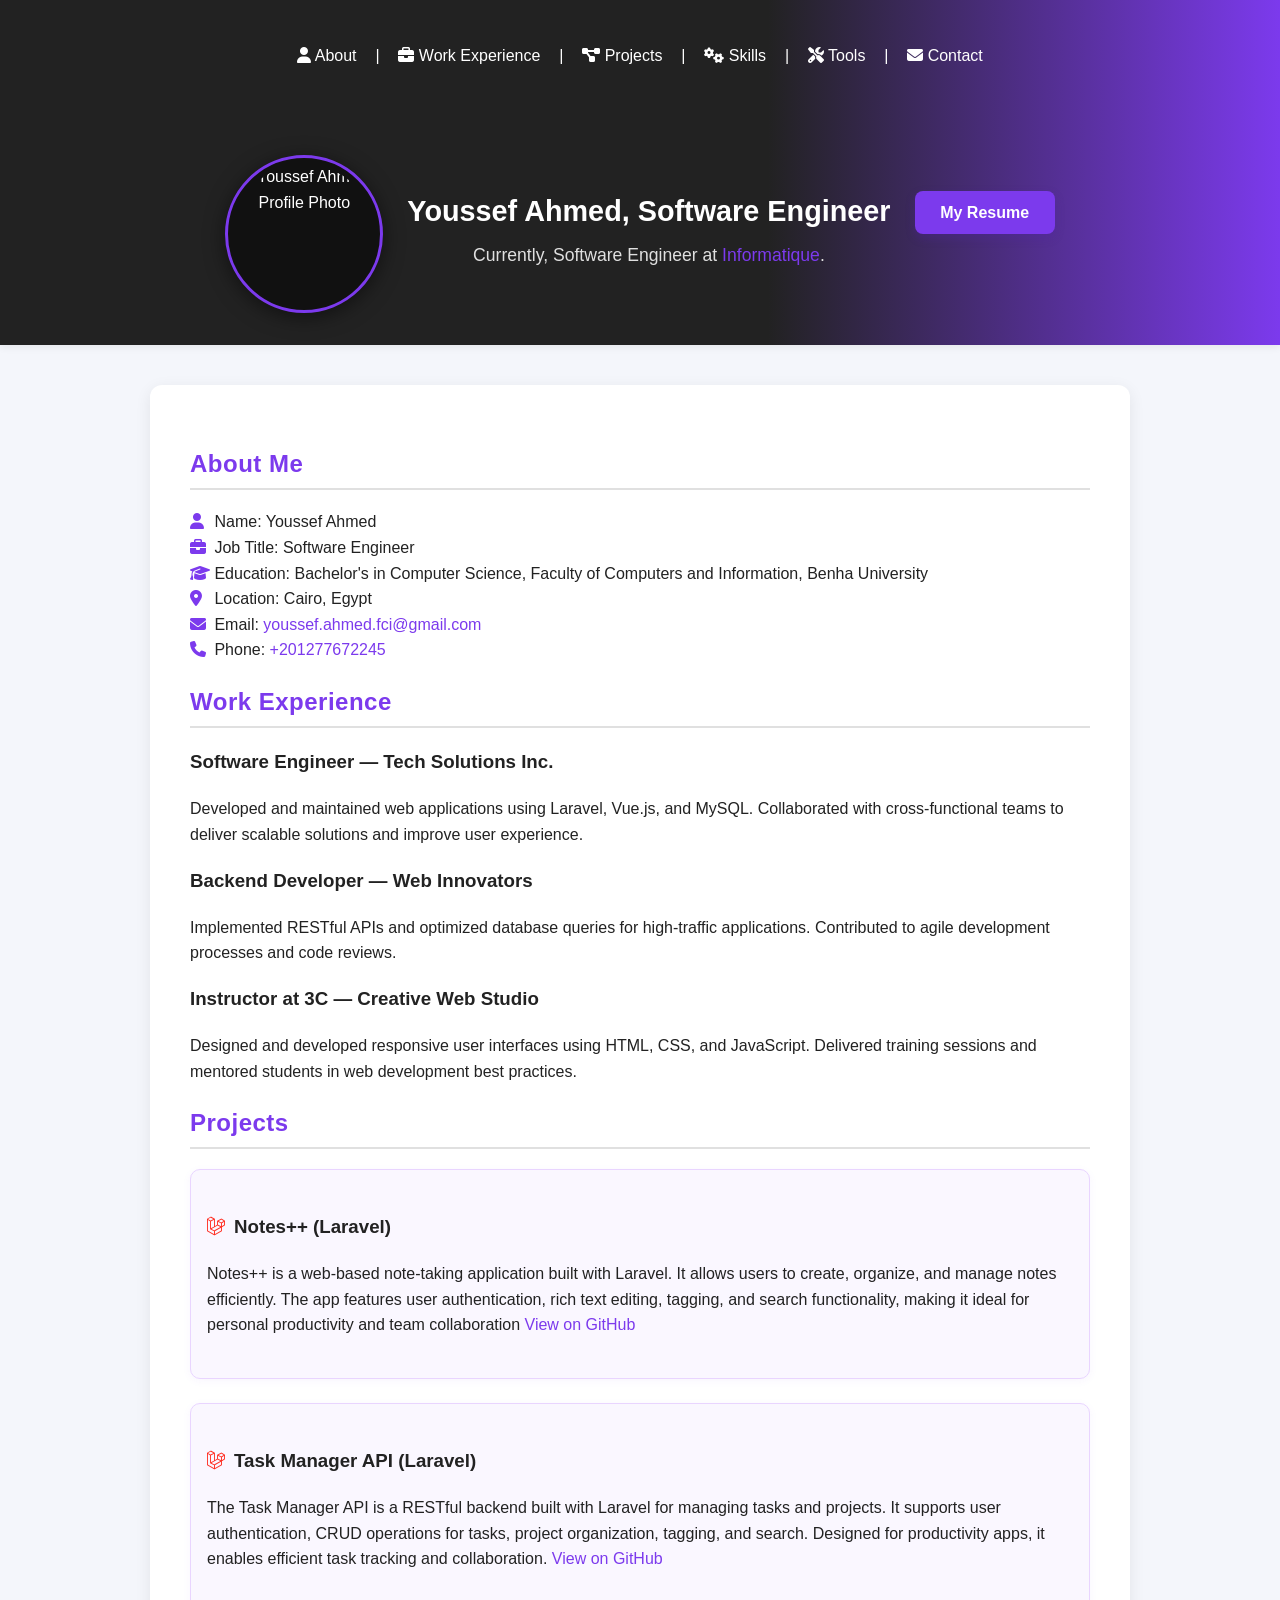
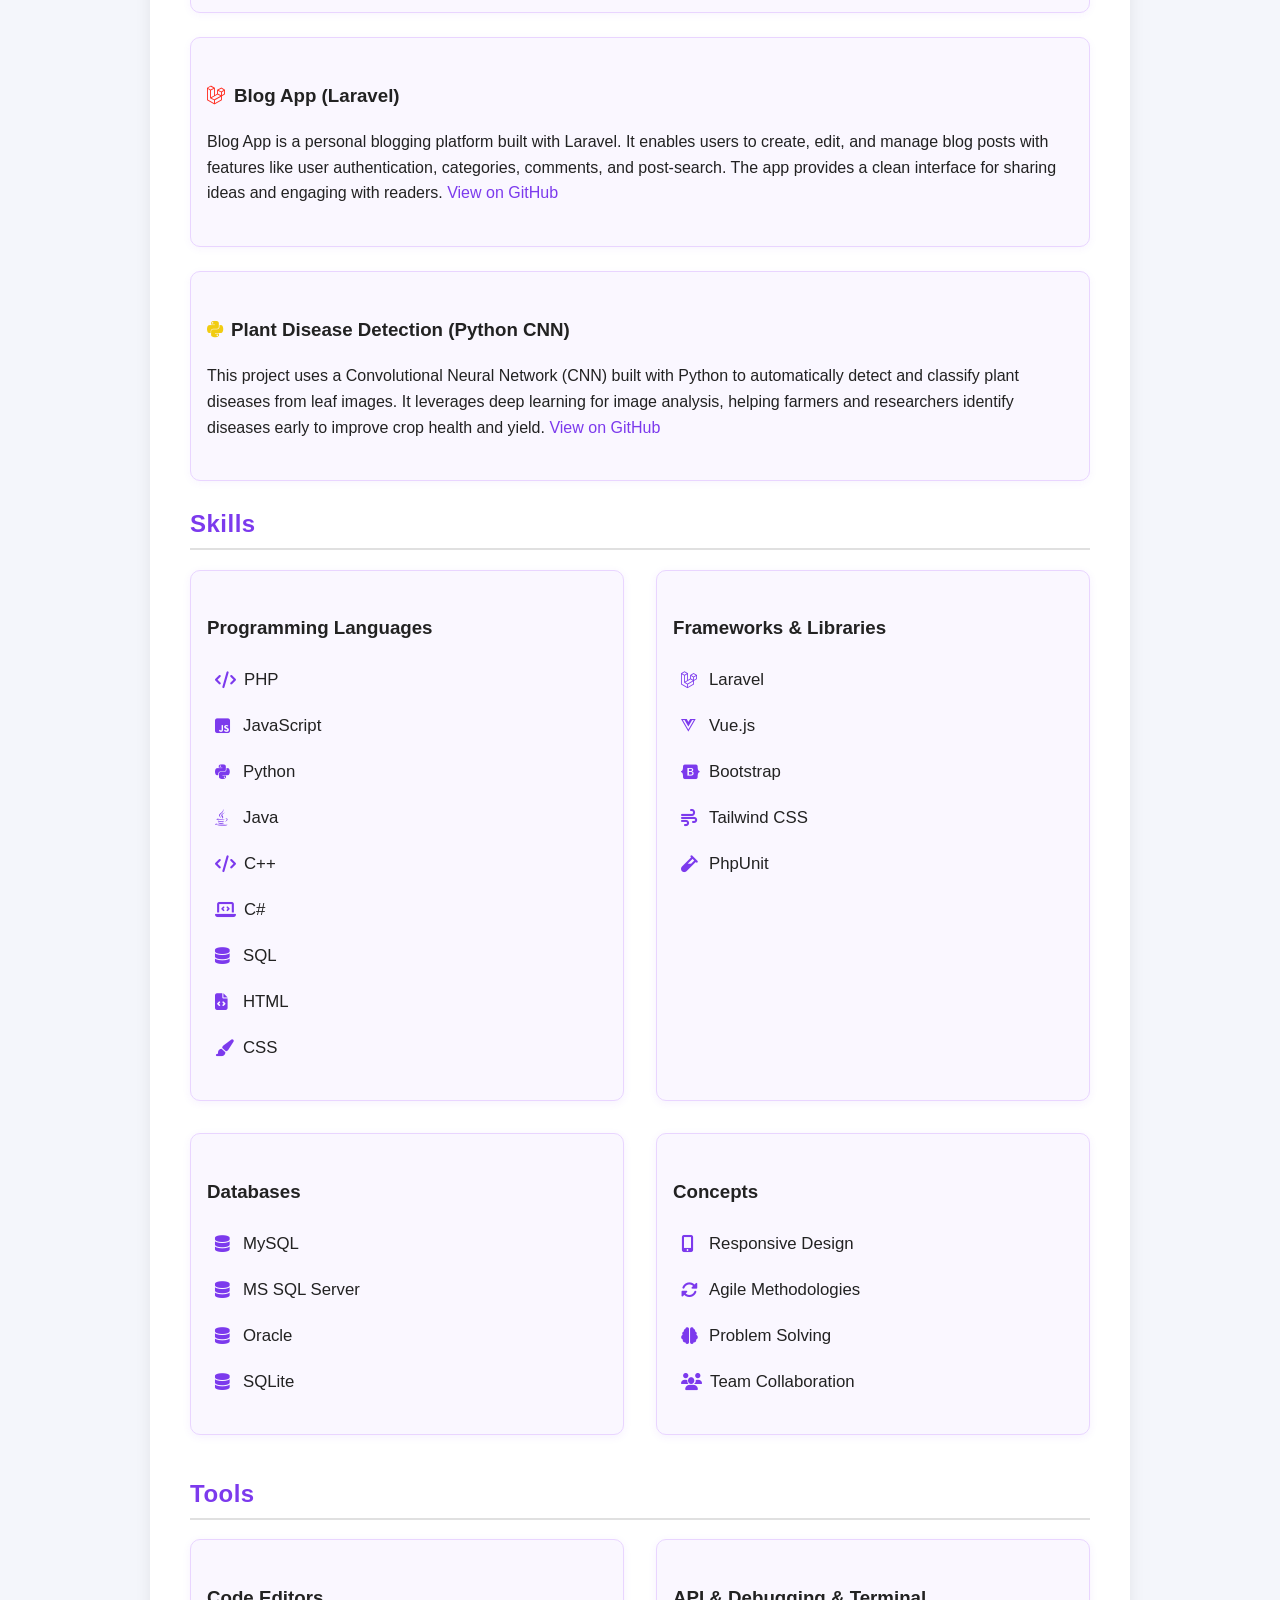
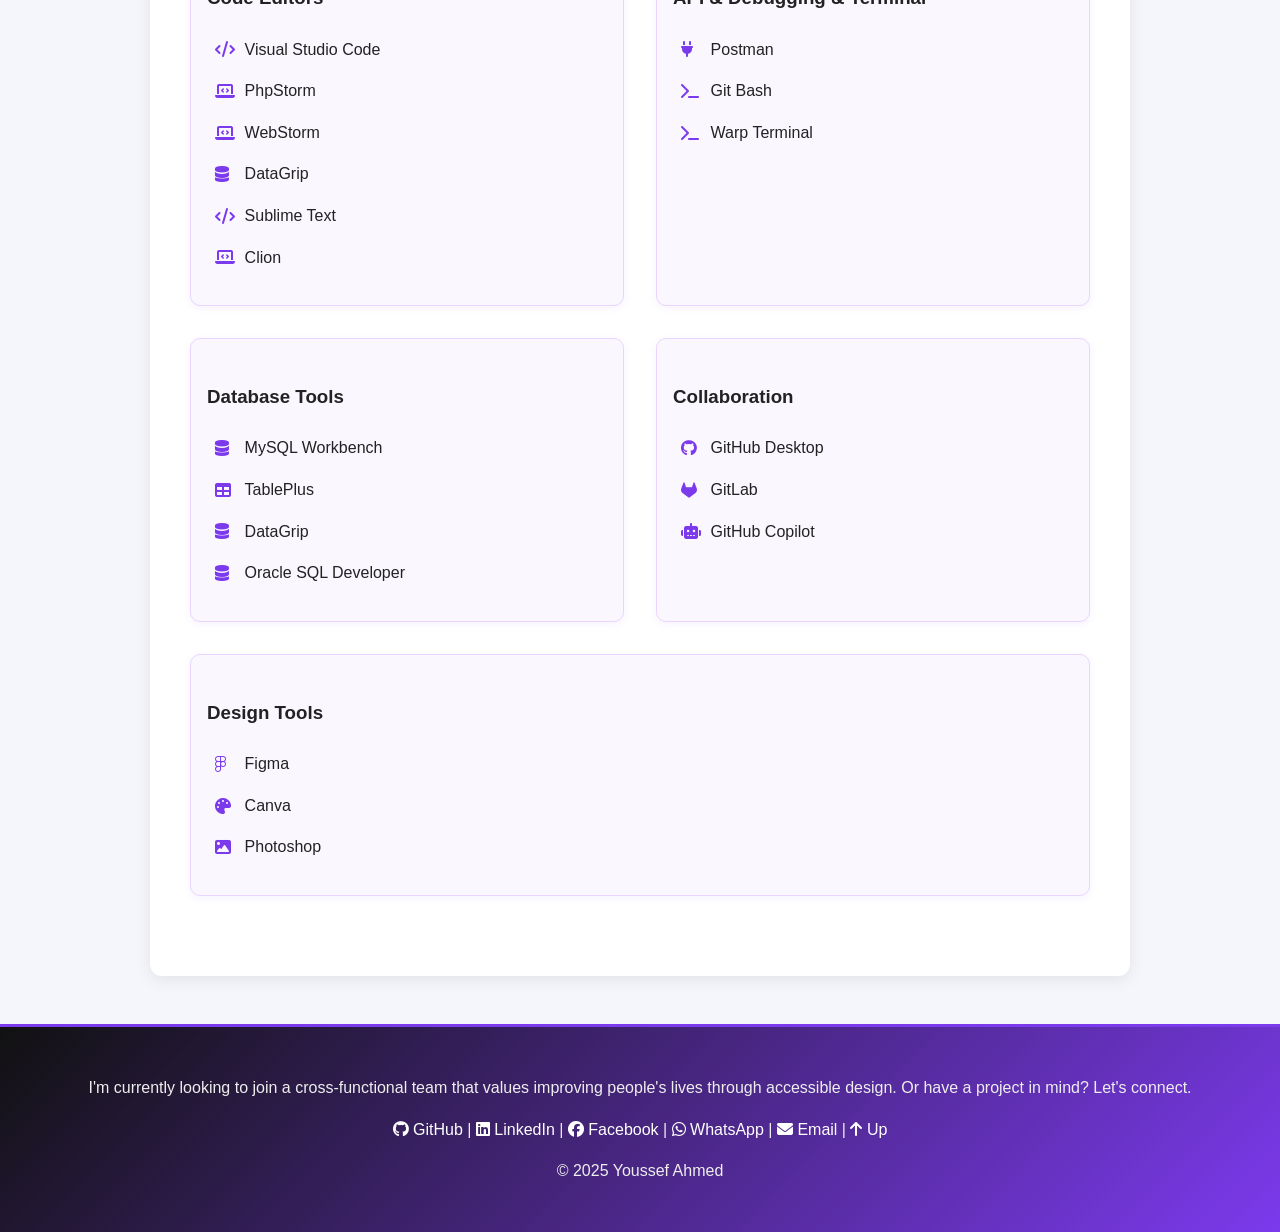
==== index.html @ cf5a7e97 "Add files via upload" ====
<!DOCTYPE html>
<html lang="en">
<head>
    <meta charset="UTF-8">
    <meta name="viewport" content="width=device-width, initial-scale=1.0">
    <title>Youssef Ahmed</title>
    <link rel="icon" type="image/png" href="images/mylaravel.ico">
    <link rel="stylesheet" href="style.css">
    <link rel="stylesheet" href="https://cdnjs.cloudflare.com/ajax/libs/font-awesome/6.4.2/css/all.min.css">
    <link rel="stylesheet" href="https://cdnjs.cloudflare.com/ajax/libs/font-awesome/6.5.0/css/all.min.css"/>
</head>
<body>
<header>
    <nav>
        <a href="#about"><i class="fas fa-user"></i> About</a> |
        <a href="#work-experience"><i class="fas fa-briefcase"></i> Work Experience</a> |
        <a href="#projects"><i class="fas fa-project-diagram"></i> Projects</a> |
        <a href="#skills"><i class="fas fa-cogs"></i> Skills</a> |
        <a href="#tools"><i class="fas fa-tools"></i> Tools</a> |
        <a href="#contact"><i class="fas fa-envelope"></i> Contact</a>
    </nav>

    <div class="profile-header">

        <div class="profile-header">
            <img src="images/youssef_iamge.jpg" alt="Youssef Ahmed Profile Photo">
            <div class="profile-info">
                <h1>Youssef Ahmed, Software Engineer</h1>
                <p>Currently, Software Engineer at
                    <a href="https://www.informatique-eg.com/" target="_blank">Informatique</a>.
                </p>
            </div>
        </div>


        <div class="download-cv">
            <a href="files/youssef_cv.pdf" download class="btn-cv">My Resume</a>
        </div>
    </div>
</header>
<main role="main">
    <section id="about">
        <h2>About Me</h2>
        <ul>
            <li><i class="fas fa-user"></i> Name: Youssef Ahmed</li>
            <li><i class="fas fa-briefcase"></i> Job Title: Software Engineer</li>
            <li><i class="fas fa-graduation-cap"></i> Education: Bachelor's in Computer Science, Faculty of Computers
                and Information, Benha University
            </li>
            <li><i class="fas fa-map-marker-alt"></i> Location: Cairo, Egypt</li>
            <li><i class="fas fa-envelope"></i> Email: <a href="mailto:youssef.ahmed.fci@gmail.com">youssef.ahmed.fci@gmail.com</a>
            </li>
            <li><i class="fas fa-phone"></i> Phone: <a href="tel:+201277672245">+201277672245</a></li>
        </ul>
    </section>
    <section id="work-experience">
        <h2>Work Experience</h2>
        <h3>Software Engineer &mdash; Tech Solutions Inc.</h3>
        <p>Developed and maintained web applications using Laravel, Vue.js, and MySQL. Collaborated with
            cross-functional teams to deliver scalable solutions and improve user experience.</p>
        <h3>Backend Developer &mdash; Web Innovators</h3>
        <p>Implemented RESTful APIs and optimized database queries for high-traffic applications. Contributed to agile
            development processes and code reviews.</p>
        <h3>Instructor at 3C &mdash; Creative Web Studio</h3>
        <p>Designed and developed responsive user interfaces using HTML, CSS, and JavaScript. Delivered training
            sessions and mentored students in web development best practices.</p>
    </section>
    <section id="projects">
        <h2>Projects</h2>
        <div class="project-card">
            <h3><i class="fab fa-laravel" style="color:#ff2d20; margin-right:0.5rem;"></i>Notes++ (Laravel)</h3>
            <p>Notes++ is a web-based note-taking application built with Laravel. It allows users to create, organize,
                and manage notes efficiently. The app features user authentication, rich text editing, tagging, and
                search functionality, making it ideal for personal productivity and team collaboration
                <a href="https://github.com/youssef-ahmed-cs/Notes-App-Laravel" target="_blank">View on GitHub</a>
            </p>
        </div>

        <div class="project-card">
            <h3><i class="fab fa-laravel" style="color:#ff2d20; margin-right:0.5rem;"></i>Task Manager API (Laravel)
            </h3>
            <p>The Task Manager API is a RESTful backend built with Laravel for managing tasks and projects.
                It supports user authentication, CRUD operations for tasks, project organization, tagging, and search.
                Designed for productivity apps, it enables efficient task tracking and collaboration.
                <a href="hhttps://github.com/youssef-ahmed-cs/Task-Manager-Laravel" target="_blank">View on GitHub</a>
            </p>
        </div>

        <div class="project-card">
            <h3><i class="fab fa-laravel" style="color:#ff2d20; margin-right:0.5rem;"></i>Blog App (Laravel)</h3>
            <p>Blog App is a personal blogging platform built with Laravel. It enables users to create, edit, and manage
                blog posts with features like user authentication, categories, comments,
                and post-search. The app provides a clean interface for sharing ideas and engaging with readers.
                <a href="https://github.com/youssef-ahmed-cs/Blogs-app-using-laravel" target="_blank">View on GitHub</a>
            </p>
        </div>

        <div class="project-card">
            <h3><i class="fab fa-python" style="color:#f1cc11; margin-right:0.5rem;"></i>Plant Disease Detection (Python
                CNN)</h3>
            <p>This project uses a Convolutional Neural Network (CNN) built with Python to automatically detect and
                classify plant diseases from leaf images. It leverages deep learning for image analysis, helping farmers
                and researchers identify diseases early to improve crop health and yield. <a
                        href="https://github.com/youssef-ahmed-cs/plant_disease_detection-main" target="_blank">View
                    on GitHub</a></p>
        </div>
    </section>

    <section id="skills">
        <h2>Skills</h2>
        <div class="flex-sections">
            <section>
                <h3>Programming Languages</h3>
                <ul>
                    <li><i class="fas fa-code"></i> PHP</li>
                    <li><i class="fab fa-js-square"></i> JavaScript</li>
                    <li><i class="fab fa-python"></i> Python</li>
                    <li><i class="fab fa-java"></i> Java</li>
                    <li><i class="fas fa-code"></i> C++</li>
                    <li><i class="fas fa-laptop-code"></i> C#</li>
                    <li><i class="fas fa-database"></i> SQL</li>
                    <li><i class="fas fa-file-code"></i> HTML</li>
                    <li><i class="fas fa-paint-brush"></i> CSS</li>
                </ul>
            </section>
            <section>
                <h3>Frameworks & Libraries</h3>
                <ul>
                    <li><i class="fab fa-laravel"></i> Laravel</li>
                    <li><i class="fab fa-vuejs"></i> Vue.js</li>
                    <li><i class="fab fa-bootstrap"></i> Bootstrap</li>
                    <li><i class="fas fa-wind"></i> Tailwind CSS</li>
                    <li><i class="fas fa-vial"></i> PhpUnit</li>
                </ul>
            </section>
            <section>
                <h3>Databases</h3>
                <ul>
                    <li><i class="fas fa-database"></i> MySQL</li>
                    <li><i class="fas fa-database"></i> MS SQL Server</li>
                    <li><i class="fas fa-database"></i> Oracle</li>
                    <li><i class="fas fa-database"></i> SQLite</li>
                </ul>
            </section>

            <section>
                <h3>Concepts</h3>
                <ul>
                    <li><i class="fas fa-mobile-alt"></i> Responsive Design</li>
                    <li><i class="fas fa-sync-alt"></i> Agile Methodologies</li>
                    <li><i class="fas fa-brain"></i> Problem Solving</li>
                    <li><i class="fas fa-users"></i> Team Collaboration</li>
                </ul>
            </section>
        </div>
    </section>


    <section id="tools">
        <h2>Tools</h2>
        <div class="flex-sections">

            <section>
                <h3>Code Editors</h3>
                <ul>
                    <li><i class="fas fa-code"></i> Visual Studio Code</li>
                    <li><i class="fas fa-laptop-code"></i> PhpStorm</li>
                    <li><i class="fas fa-laptop-code"></i> WebStorm</li>
                    <li><i class="fas fa-database"></i> DataGrip</li>
                    <li><i class="fas fa-code"></i> Sublime Text</li>
                    <li><i class="fas fa-laptop-code"></i> Clion</li>
                </ul>
            </section>

            <section>
                <h3>API & Debugging & Terminal</h3>
                <ul>
                    <li><i class="fas fa-plug"></i> Postman</li>
                    <li><i class="fas fa-terminal"></i> Git Bash</li>
                    <li><i class="fas fa-terminal"></i> Warp Terminal</li>
                </ul>
            </section>

            <section>
                <h3>Database Tools</h3>
                <ul>
                    <li><i class="fas fa-database"></i> MySQL Workbench</li>
                    <li><i class="fas fa-table"></i> TablePlus</li>
                    <li><i class="fas fa-database"></i> DataGrip</li>
                    <li><i class="fas fa-database"></i> Oracle SQL Developer</li>
                </ul>
            </section>

            <section>
                <h3>Collaboration</h3>
                <ul>
                    <li><i class="fab fa-github"></i> GitHub Desktop</li>
                    <li><i class="fab fa-gitlab"></i> GitLab</li>
                    <li><i class="fas fa-robot"></i> GitHub Copilot</li>
                </ul>
            </section>

            <section>
                <h3>Design Tools</h3>
                <ul>
                    <li><i class="fab fa-figma"></i> Figma</li>
                    <li><i class="fas fa-palette"></i> Canva</li>
                    <li><i class="fas fa-image"></i> Photoshop</li>
                </ul>
            </section>

        </div>
    </section>


</main>
<footer id="contact">
    <p>I'm currently looking to join a cross-functional team that values improving people's lives through accessible
        design. Or have a project in mind? Let's connect.</p>
    <a href="https://github.com/youssef-ahmed-cs" target="_blank"><i class="fab fa-github"></i> GitHub</a> |
    <a href="https://linkedin.com/in/youssef-ahmed-cs" target="_blank"><i class="fab fa-linkedin"></i> LinkedIn</a>
    |
    <a href="https://www.facebook.com/share/19bHq7h9Zb/" target="_blank"><i class="fab fa-facebook"></i>
        Facebook</a> |
    <a href="https://wa.me/+201277672245" target="_blank"><i class="fab fa-whatsapp"></i> WhatsApp</a> |
    <a href="mailto:youssef.ahmed.fci@outlook.com" target="_blank"><i class="fas fa-envelope"></i> Email</a> |
    <a href="#about"><i class="fas fa-arrow-up"></i> Up </a>
    <p>&copy; 2025 Youssef Ahmed</p>
</footer>
</body>
</html>
---- style.css ----
.profile-header img:hover {
    transform: scale(1.05);
    box-shadow: 0 6px 20px rgba(124, 58, 237, 0.3);
}

.profile-header {
    display: flex;
    align-items: center;
    justify-content: center;
    gap: 1.5rem;
    flex-wrap: wrap;
    margin-top: 2rem;
}

.profile-header img {
    width: 140px;
    height: 140px;
    border-radius: 50%;
    object-fit: cover;
    background-color: #111;
    padding: 6px;
    border: 3px solid #7c3aed;
    box-shadow: 0 4px 20px rgba(0, 0, 0, 0.5);
}

.tools-grid {
    display: grid;
    grid-template-columns: repeat(auto-fit, minmax(230px, 1fr));
    gap: 2rem;
    margin-top: 1.5rem;
}

#tools ul li {
    margin: 0.4rem 0;
    display: flex;
    align-items: center;
    gap: 0.6rem;
    font-size: 1rem;
}

#tools h3 i {
    margin-right: 0.4rem;
    color: #7c3aed;
}

.profile-info h1 {
    font-size: 1.8rem;
    margin: 0 0 0.4rem 0;
}

.profile-info p {
    margin: 0;
    font-size: 1.1rem;
    color: #e0e0e0;
}

.download-cv {
    text-align: center;
    margin: 2rem 0;
}


.btn-cv {
    background: #7c3aed;
    color: #fff;
    padding: 0.8rem 1.6rem;
    border-radius: 8px;
    text-decoration: none;
    font-weight: bold;
    box-shadow: 0 4px 10px rgba(81, 33, 168, 0.3);
    transition: background 0.3s ease;
}

body {
    font-family: 'Segoe UI', Arial, sans-serif;
    background: #f4f6fb;
    color: #222;
    margin: 0;
    padding: 0;
    line-height: 1.6;
}

.project-card {
    background: #faf7ff;
    border: 1px solid #e9d5ff;
    border-radius: 10px;
    padding: 1.5rem 1rem;
    margin-bottom: 1.5rem;
    box-shadow: 0 2px 8px rgba(124, 58, 237, 0.05);
    transition: transform 0.3s ease, box-shadow 0.3s ease, background 0.3s ease;
}

.project-card:hover {
    transform: translateY(-6px);
    background: #f3e8ff;
    box-shadow: 0 6px 20px rgba(124, 58, 237, 0.12);
}

.flex-sections {
    display: flex;
    gap: 2rem;
    justify-content: space-between;
    flex-wrap: wrap;
    margin-bottom: 2.5rem;
}

#skills ul {
    list-style: none;
    padding: 0;
    margin: 0;
}
ul {
    list-style: none;
    padding-left: 0;
    margin: 0;
}

#skills li {
    margin-bottom: 0.6rem;
    font-size: 1.05rem;
    display: flex;
    align-items: center;
    gap: 0.5rem;
}

#skills i {
    color: #7c3aed;
    min-width: 20px;
}

.flex-sections > section {
    flex: 1 1 0;
    min-width: 250px;
    background: #faf7ff;
    border: 1px solid #e9d5ff;
    border-radius: 10px;
    padding: 1.5rem 1rem;
    margin: 0;
    box-shadow: 0 2px 8px rgba(124, 58, 237, 0.07);
}

/* Responsive Stack */
@media (max-width: 900px) {
    .flex-sections {
        flex-direction: column;
        gap: 1.5rem;
    }
}

header {
    background: linear-gradient(90deg, #222 60%, #7c3aed 100%);
    color: #fff;
    text-align: center;
    padding: 2.5rem 0 1.5rem 0;
    box-shadow: 0 2px 8px rgba(0, 0, 0, 0.07);
}

header img {
    width: 120px;
    height: 120px;
    border-radius: 50%;
    border: 4px solid #fff;
    margin: 1.2rem 0 0.5rem 0;
    box-shadow: 0 2px 8px rgba(0, 0, 0, 0.10);
}

nav a {
    color: #fff;
    text-decoration: none;
    margin: 0 0.4rem;
    font-weight: 500;
    padding: 0.2rem 0.5rem;
    border-radius: 4px;
    display: inline-block;
    transition: background 0.2s, color 0.2s;
}

nav a:hover,
nav a:focus {
    background: #fff;
    color: #7c3aed;
    outline: none;
}

main {
    max-width: 900px;
    margin: 2.5rem auto;
    padding: 2.5rem;
    background: #fff;
    border-radius: 12px;
    box-shadow: 0 4px 16px rgba(0, 0, 0, 0.08);
}

h2 {
    color: #7c3aed;
    font-size: 1.5rem;
    letter-spacing: 0.5px;
    margin-bottom: 1.2rem;
    padding-bottom: 0.3rem;
    border-bottom: 2px solid #e0e0e0;
}

ul li i {
    color: #7c3aed;
    min-width: 20px;
}


a {
    color: #7c3aed;
    text-decoration: none;
    transition: color 0.2s;
}

a:hover,
a:focus {
    color: #5b21b6;
    text-decoration: underline;
    outline: none;
}

footer {
    background: linear-gradient(135deg, #111 0%, #7c3aed 100%);
    color: #eee;
    text-align: center;
    padding: 2rem 1rem;
    margin-top: 3rem;
    font-size: 1rem;
    border-top: 3px solid #7c3aed;
    line-height: 1.6;
}

footer a {
    color: #fff;
    text-decoration: none;
    transition: 0.3s;
}

footer a:hover {
    color: #7c3aed;
    text-decoration: underline;
}

.flex-sections > section:hover {
    transform: translateY(-6px);
    background: #f3e8ff;
    box-shadow: 0 6px 20px rgba(124, 58, 237, 0.15);
    transition: transform 0.3s ease, box-shadow 0.3s ease, background 0.3s ease;
}
#skills ul li,
#tools ul li {
    transition: all 0.3s ease;
    padding: 0.3rem 0.5rem;
    border-radius: 4px;
}

#skills ul li:hover,
#tools ul li:hover {
    transform: translateX(5px);
    background-color: rgba(124, 58, 237, 0.1);
}

#skills ul li:hover i,
#tools ul li:hover i {
    transform: scale(1.2);
    color: #7c3aed;
}

/* Project card hover with red and purple gradient */
.project-card:hover {
    transform: translateY(-6px);
    background: linear-gradient(135deg, #f3e8ff 0%, #fee2e2 100%);
    box-shadow: 0 6px 20px rgba(124, 58, 237, 0.15);
    border-left: 3px solid #7c3aed;
    border-right: 3px solid #ef4444;
}

/*#skills ul li:hover i,*/
/*#tools ul li:hover i {*/
/*    transform: scale(1.2);*/
/*    color: #7c3aed;*/
/*    transition: transform 0.3s ease, color 0.3s ease;*/
/*}*/

/*#skills ul li,*/
/*#tools ul li {*/
/*    transition: transform 0.2s ease;*/
/*    padding: 0.3rem 0.5rem;*/
/*    border-radius: 4px;*/
/*}*/

/*#skills ul li:hover,*/
/*#tools ul li:hover {*/
/*    transform: translateX(5px);*/
/*    background-color: rgba(124, 58, 237, 0.1);*/
/*}*/

/*!* Updated project card hover with red and purple gradient *!*/
/*.project-card:hover {*/
/*    transform: translateY(-6px);*/
/*    background: linear-gradient(135deg, #f3e8ff 0%, #fee2e2 100%);*/
/*    box-shadow: 0 6px 20px rgba(124, 58, 237, 0.15);*/
/*    border-left: 3px solid #7c3aed;*/
/*    border-right: 3px solid #ef4444;*/
/*}*/
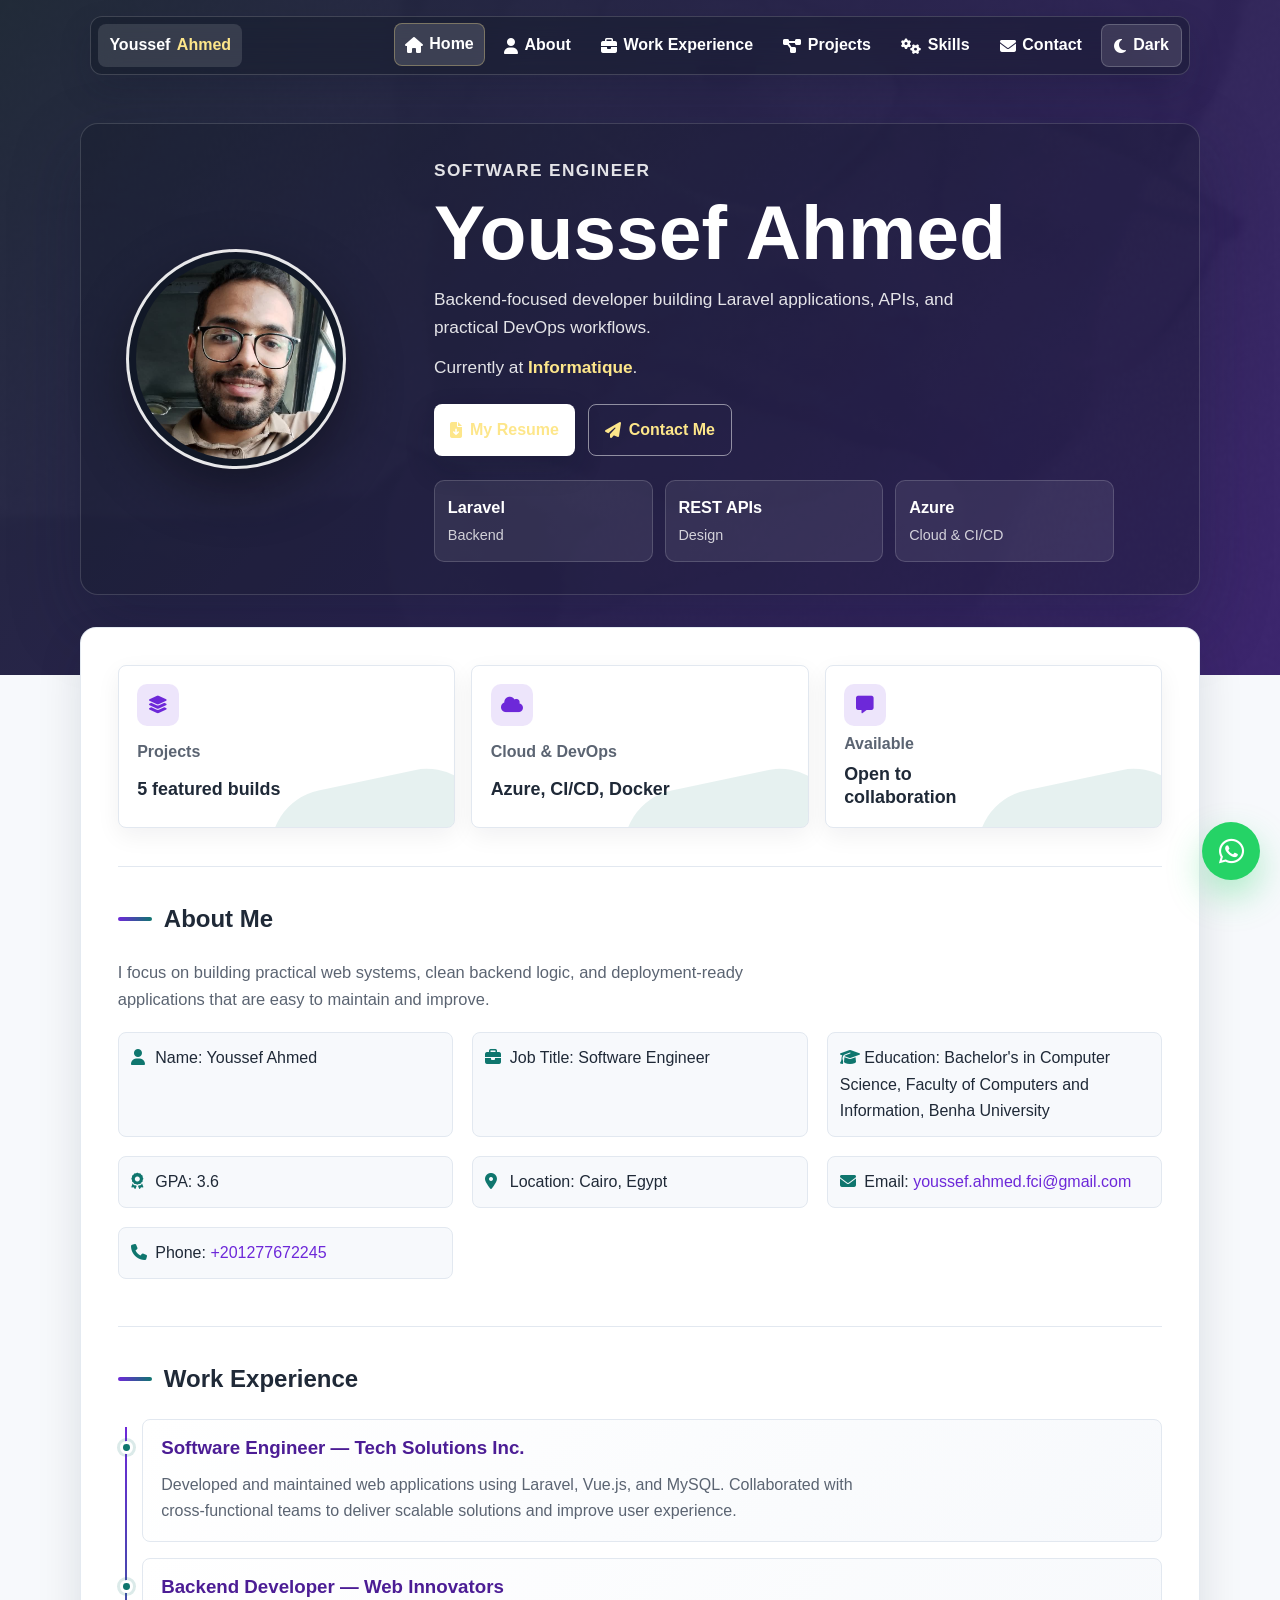
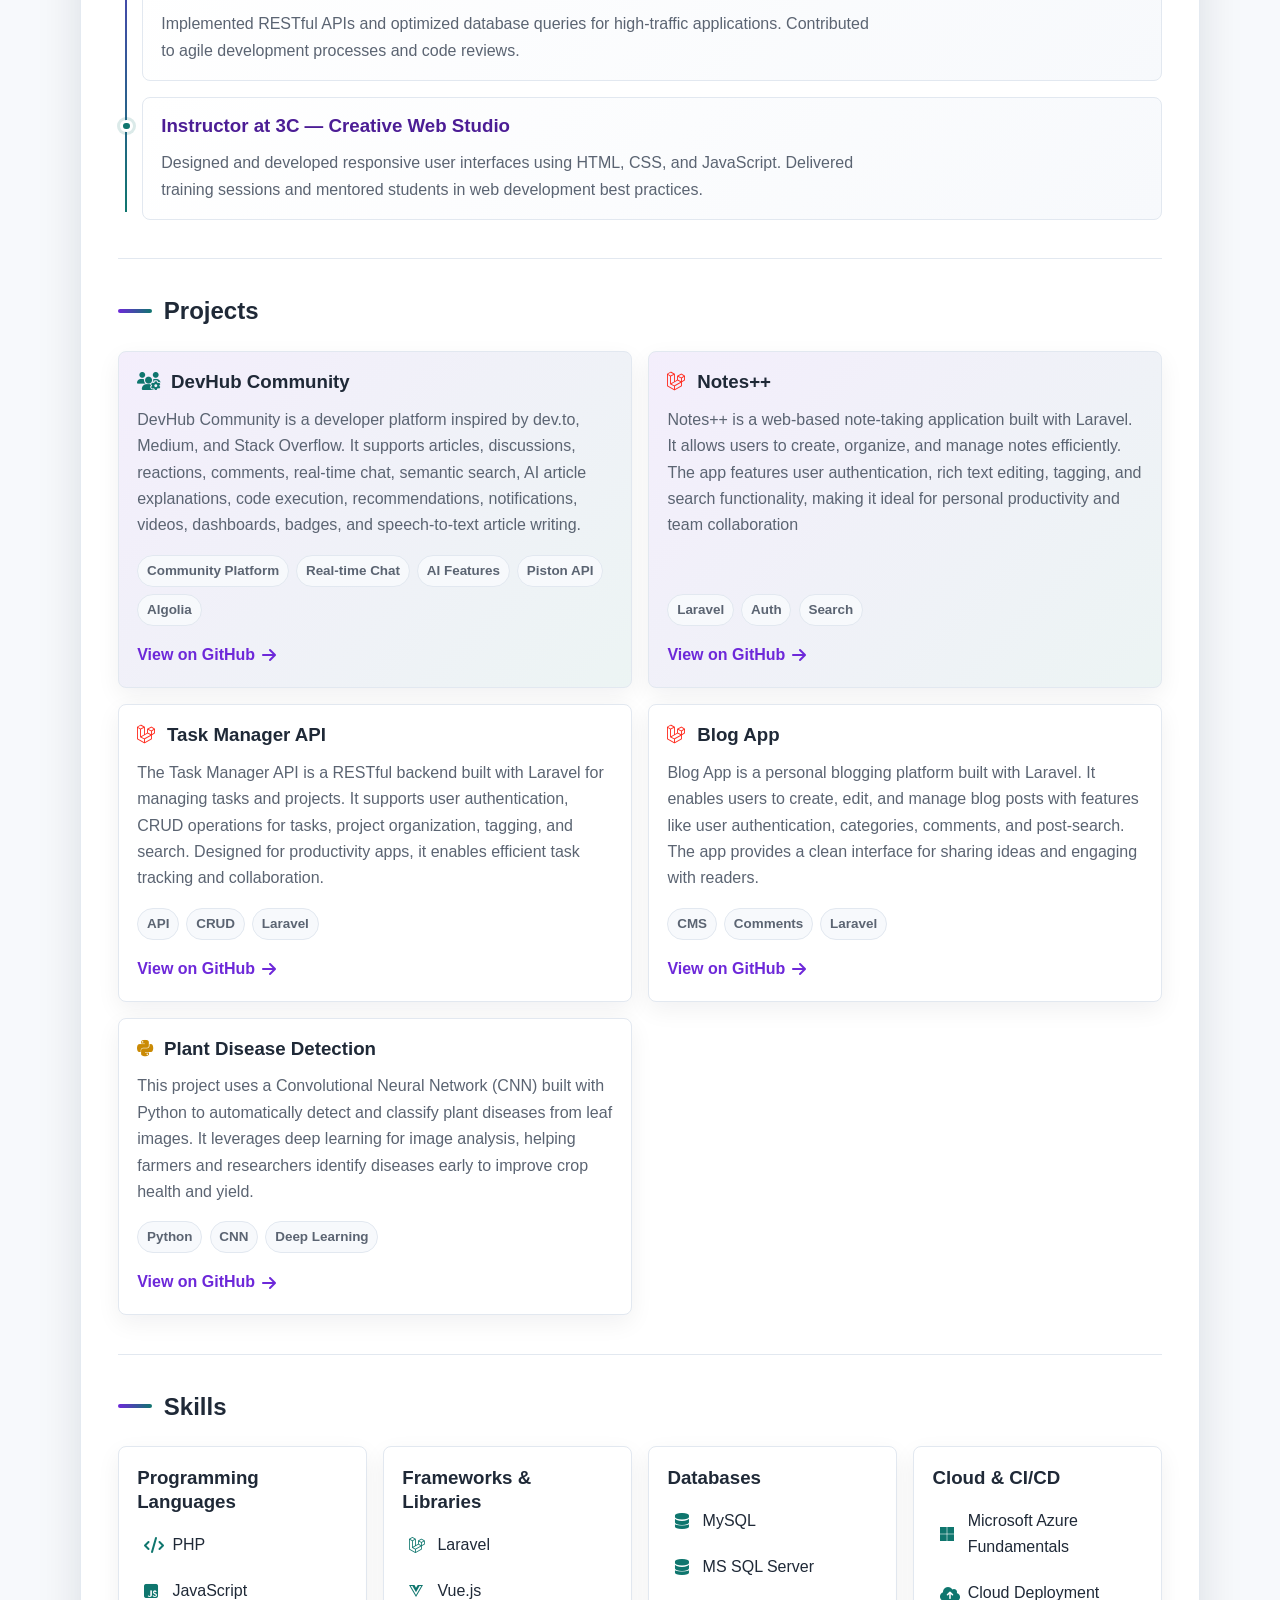
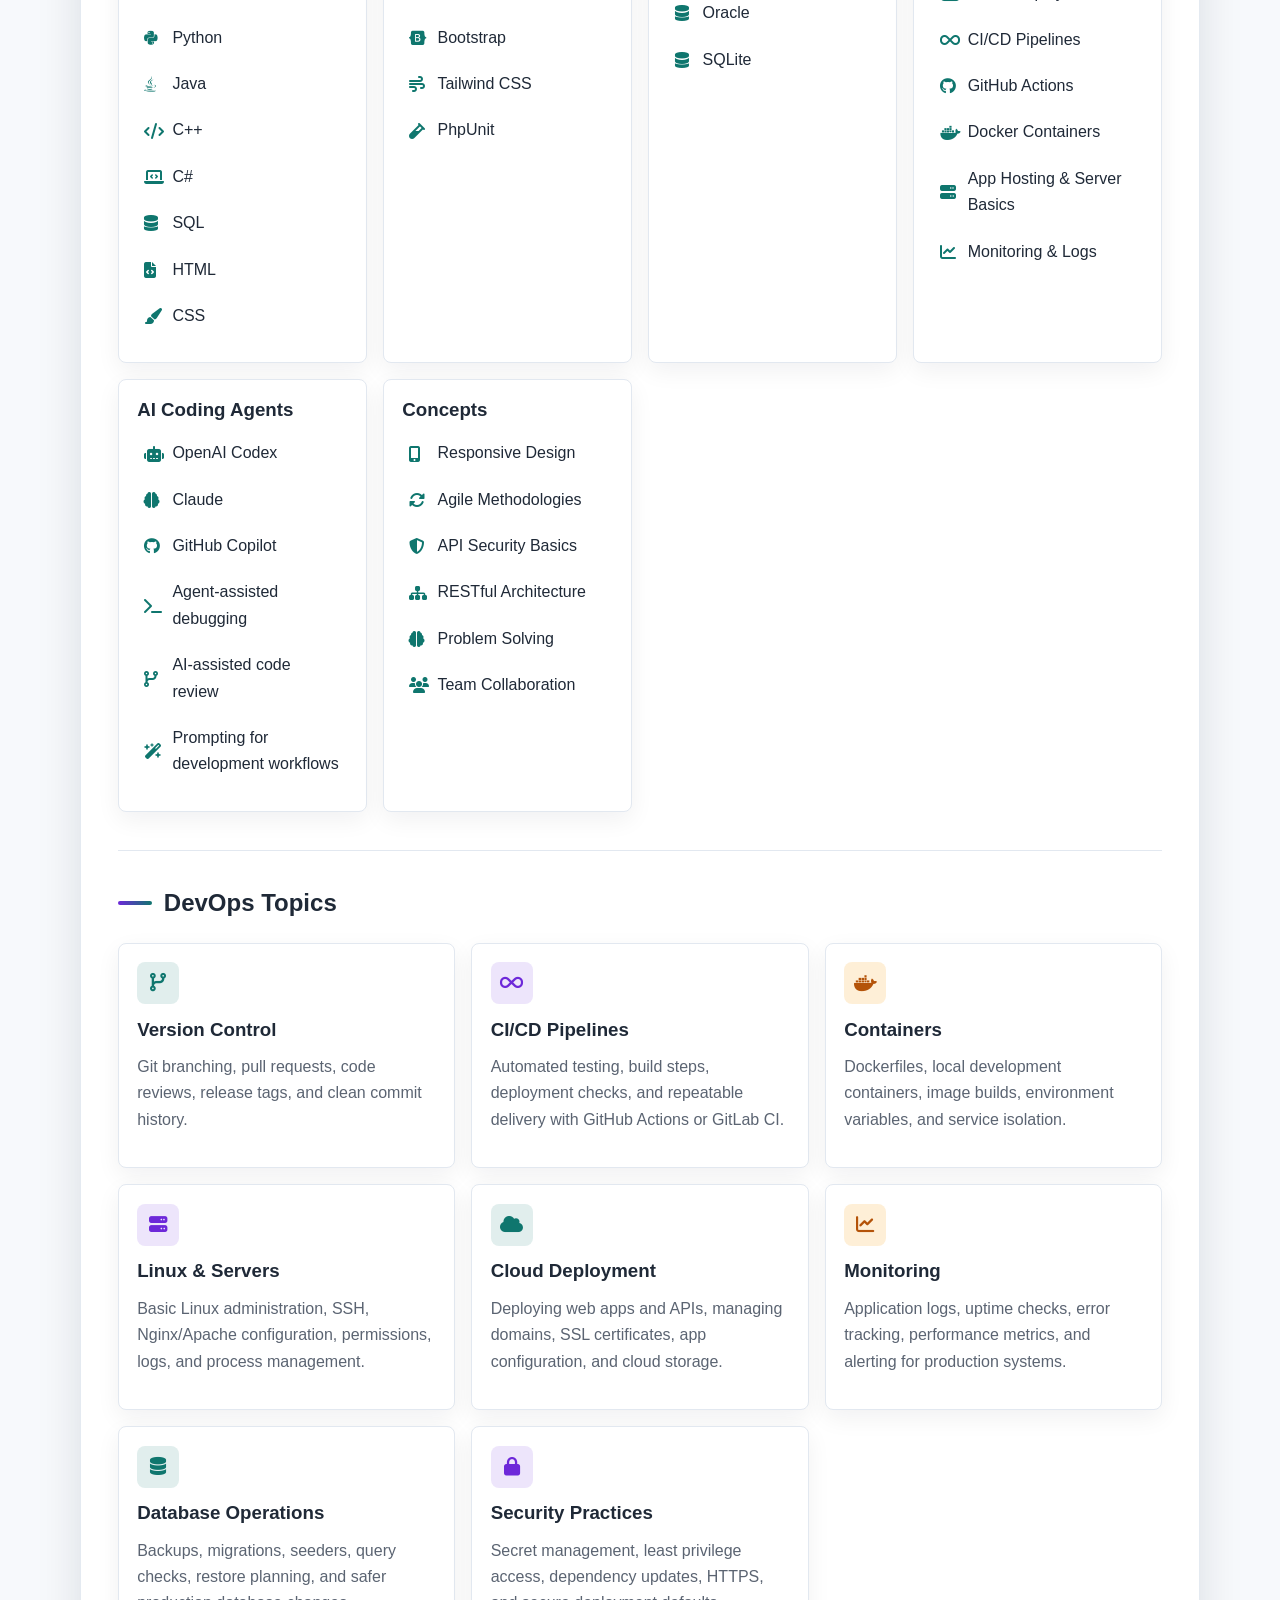
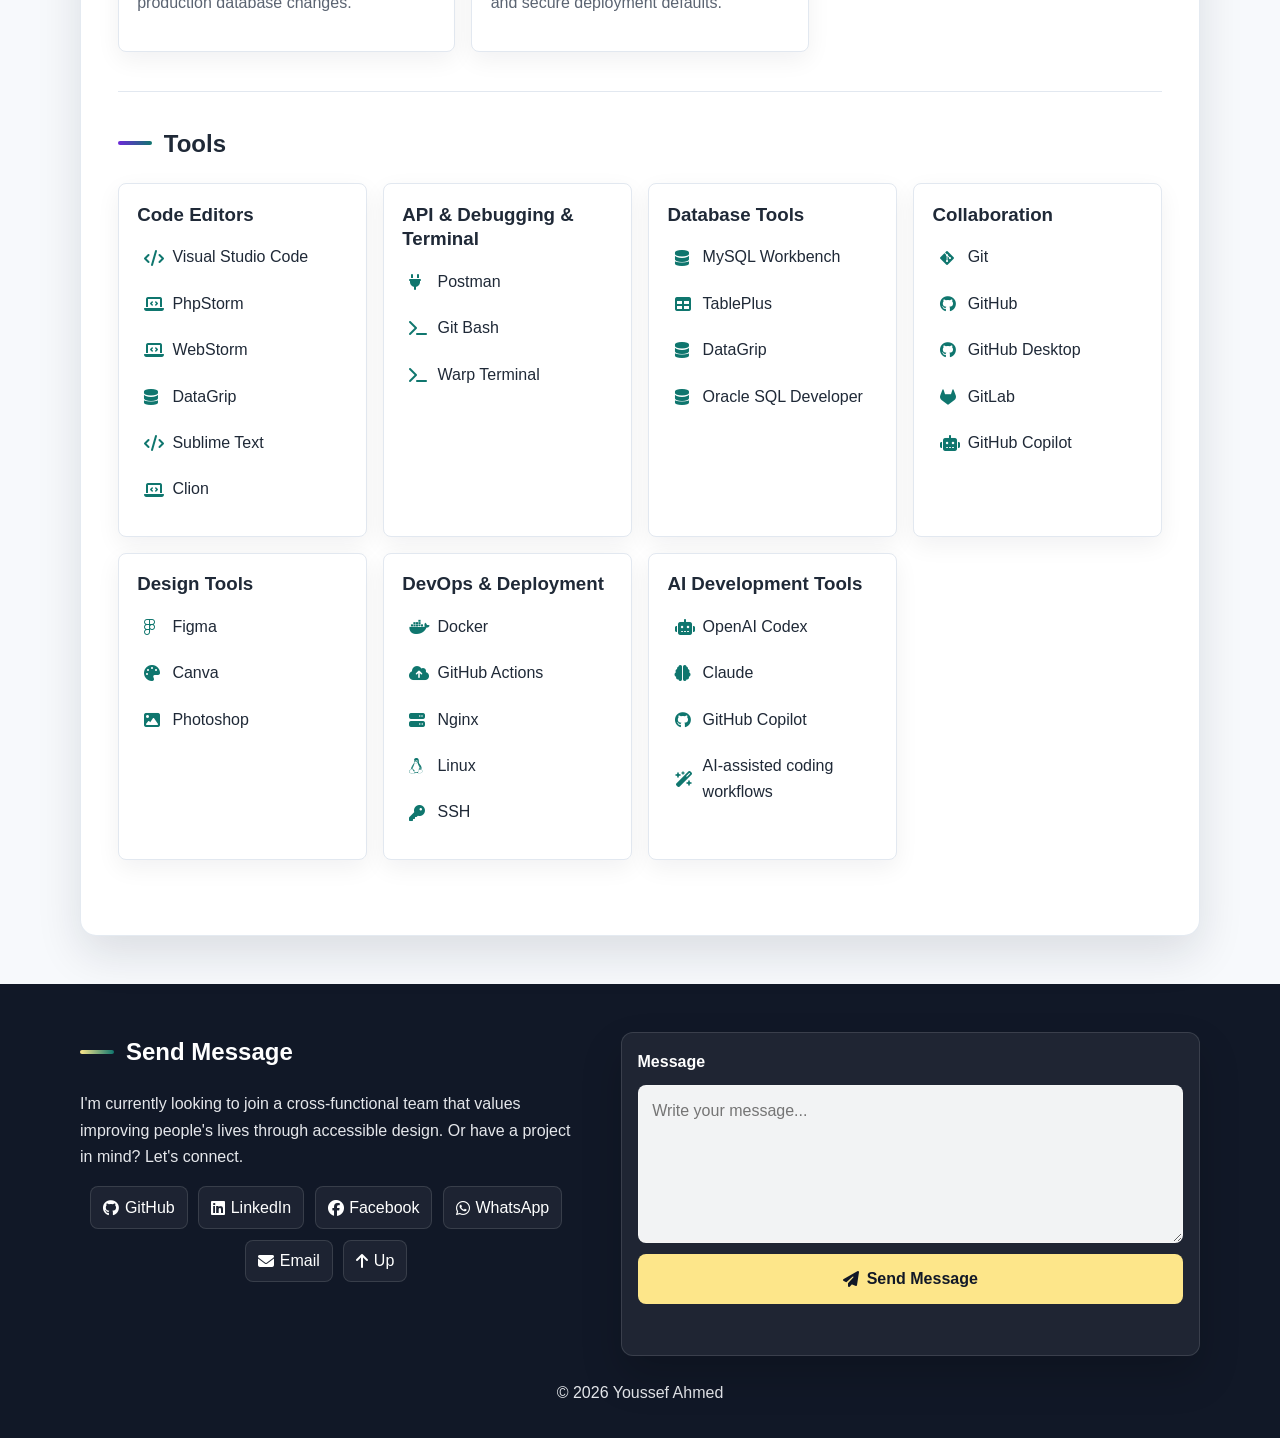
==== commit e99f6410: "Refactor CSS for improved theming and responsiveness; consolidate styles, add CSS variables, and enh" ====
--- a/index.html
+++ b/index.html
@@ -2,107 +2,180 @@
 <html lang="en">
 <head>
     <meta charset="UTF-8">
-    <meta name="viewport" content="width=device-width, initial-scale=1.0">
-    <title>Youssef Ahmed</title>
-    <link rel="icon" type="image/png" href="images/mylaravel.ico">
-    <link rel="stylesheet" href="style.css">
-    <link rel="stylesheet" href="https://cdnjs.cloudflare.com/ajax/libs/font-awesome/6.4.2/css/all.min.css">
-    <link rel="stylesheet" href="https://cdnjs.cloudflare.com/ajax/libs/font-awesome/6.5.0/css/all.min.css"/>
-</head>
-<body>
-<header>
-    <nav>
-        <a href="#about"><i class="fas fa-user"></i> About</a> |
-        <a href="#work-experience"><i class="fas fa-briefcase"></i> Work Experience</a> |
-        <a href="#projects"><i class="fas fa-project-diagram"></i> Projects</a> |
-        <a href="#skills"><i class="fas fa-cogs"></i> Skills</a> |
-        <a href="#tools"><i class="fas fa-tools"></i> Tools</a> |
-        <a href="#contact"><i class="fas fa-envelope"></i> Contact</a>
-    </nav>
+    <meta name="viewport" content="width=device-width, initial-scale=1.0">
+    <title>Youssef Ahmed</title>
+    <link rel="icon" type="image/png" href="images/mylaravel.ico">
+    <script>
+        const savedTheme = localStorage.getItem("theme");
+        const systemDark = window.matchMedia("(prefers-color-scheme: dark)").matches;
+        document.documentElement.dataset.theme = savedTheme || (systemDark ? "dark" : "light");
+    </script>
+    <link rel="stylesheet" href="style.css">
+    <link rel="stylesheet" href="https://cdnjs.cloudflare.com/ajax/libs/font-awesome/6.5.0/css/all.min.css"/>
+</head>
+<body>
+<a class="skip-link" href="#main-content">Skip to content</a>
+<header>
+    <nav>
+        <a href="index.html" class="nav-brand" aria-label="Youssef Ahmed home">Youssef<span>Ahmed</span></a>
+        <a href="index.html" aria-current="page"><i class="fas fa-house"></i> Home</a>
+        <a href="#about"><i class="fas fa-user"></i> About</a>
+        <a href="#work-experience"><i class="fas fa-briefcase"></i> Work Experience</a>
+        <a href="projects.html"><i class="fas fa-project-diagram"></i> Projects</a>
+        <a href="skills.html"><i class="fas fa-cogs"></i> Skills</a>
+        <a href="contact.html"><i class="fas fa-envelope"></i> Contact</a>
+        <button class="theme-toggle" type="button" aria-label="Switch to dark mode" aria-pressed="false">
+            <i class="fas fa-moon"></i>
+            <span>Dark</span>
+        </button>
+    </nav>
 
     <div class="profile-header">
-
-        <div class="profile-header">
-            <img src="images/youssef_iamge.jpg" alt="Youssef Ahmed Profile Photo">
-            <div class="profile-info">
-                <h1>Youssef Ahmed, Software Engineer</h1>
-                <p>Currently, Software Engineer at
-                    <a href="https://www.informatique-eg.com/" target="_blank">Informatique</a>.
-                </p>
-            </div>
+        <img src="images/9ed2a5a1-bbb2-4052-a161-b05a22f2cfa6.png" alt="Youssef Ahmed Profile Photo">
+        <div class="profile-info">
+            <p class="eyebrow">Software Engineer</p>
+            <h1>Youssef Ahmed</h1>
+            <p>Backend-focused developer building Laravel applications, APIs, and practical DevOps workflows.</p>
+            <p>Currently at <a href="https://www.informatique-eg.com/" target="_blank">Informatique</a>.</p>
+            <div class="profile-actions">
+                <a href="files/youssef_cv.pdf" download class="btn-cv"><i class="fas fa-file-download"></i> My Resume</a>
+                <a href="contact.html" class="btn-secondary"><i class="fas fa-paper-plane"></i> Contact Me</a>
+            </div>
+            <div class="profile-highlights">
+                <span><strong>Laravel</strong> Backend</span>
+                <span><strong>REST APIs</strong> Design</span>
+                <span><strong>Azure</strong> Cloud & CI/CD</span>
+            </div>
         </div>
-
-
-        <div class="download-cv">
-            <a href="files/youssef_cv.pdf" download class="btn-cv">My Resume</a>
-        </div>
-    </div>
-</header>
-<main role="main">
-    <section id="about">
+    </div>
+</header>
+<main id="main-content" role="main">
+    <section class="overview-strip" aria-label="Portfolio highlights">
+        <a href="projects.html" class="overview-card">
+            <i class="fas fa-layer-group"></i>
+            <span>Projects</span>
+            <strong>5 featured builds</strong>
+        </a>
+        <a href="skills.html" class="overview-card">
+            <i class="fas fa-cloud"></i>
+            <span>Cloud & DevOps</span>
+            <strong>Azure, CI/CD, Docker</strong>
+        </a>
+        <a href="contact.html" class="overview-card">
+            <i class="fas fa-message"></i>
+            <span>Available</span>
+            <strong>Open to collaboration</strong>
+        </a>
+    </section>
+    <section id="about">
         <h2>About Me</h2>
+        <p class="section-intro">I focus on building practical web systems, clean backend logic, and deployment-ready applications that are easy to maintain and improve.</p>
         <ul>
             <li><i class="fas fa-user"></i> Name: Youssef Ahmed</li>
             <li><i class="fas fa-briefcase"></i> Job Title: Software Engineer</li>
-            <li><i class="fas fa-graduation-cap"></i> Education: Bachelor's in Computer Science, Faculty of Computers
-                and Information, Benha University
-            </li>
-            <li><i class="fas fa-map-marker-alt"></i> Location: Cairo, Egypt</li>
-            <li><i class="fas fa-envelope"></i> Email: <a href="mailto:youssef.ahmed.fci@gmail.com">youssef.ahmed.fci@gmail.com</a>
-            </li>
+            <li><i class="fas fa-graduation-cap"></i> Education: Bachelor's in Computer Science, Faculty of Computers
+                and Information, Benha University
+            </li>
+            <li><i class="fas fa-award"></i> GPA: 3.6</li>
+            <li><i class="fas fa-map-marker-alt"></i> Location: Cairo, Egypt</li>
+            <li><i class="fas fa-envelope"></i> Email: <a href="mailto:youssef.ahmed.fci@gmail.com">youssef.ahmed.fci@gmail.com</a>
+            </li>
             <li><i class="fas fa-phone"></i> Phone: <a href="tel:+201277672245">+201277672245</a></li>
         </ul>
     </section>
     <section id="work-experience">
         <h2>Work Experience</h2>
-        <h3>Software Engineer &mdash; Tech Solutions Inc.</h3>
-        <p>Developed and maintained web applications using Laravel, Vue.js, and MySQL. Collaborated with
-            cross-functional teams to deliver scalable solutions and improve user experience.</p>
-        <h3>Backend Developer &mdash; Web Innovators</h3>
-        <p>Implemented RESTful APIs and optimized database queries for high-traffic applications. Contributed to agile
-            development processes and code reviews.</p>
-        <h3>Instructor at 3C &mdash; Creative Web Studio</h3>
-        <p>Designed and developed responsive user interfaces using HTML, CSS, and JavaScript. Delivered training
-            sessions and mentored students in web development best practices.</p>
+        <div class="timeline">
+            <article class="experience-item">
+                <span class="timeline-dot"></span>
+                <h3>Software Engineer &mdash; Tech Solutions Inc.</h3>
+                <p>Developed and maintained web applications using Laravel, Vue.js, and MySQL. Collaborated with
+                    cross-functional teams to deliver scalable solutions and improve user experience.</p>
+            </article>
+            <article class="experience-item">
+                <span class="timeline-dot"></span>
+                <h3>Backend Developer &mdash; Web Innovators</h3>
+                <p>Implemented RESTful APIs and optimized database queries for high-traffic applications. Contributed to agile
+                    development processes and code reviews.</p>
+            </article>
+            <article class="experience-item">
+                <span class="timeline-dot"></span>
+                <h3>Instructor at 3C &mdash; Creative Web Studio</h3>
+                <p>Designed and developed responsive user interfaces using HTML, CSS, and JavaScript. Delivered training
+                    sessions and mentored students in web development best practices.</p>
+            </article>
+        </div>
     </section>
     <section id="projects">
         <h2>Projects</h2>
-        <div class="project-card">
-            <h3><i class="fab fa-laravel" style="color:#ff2d20; margin-right:0.5rem;"></i>Notes++ (Laravel)</h3>
+        <div class="project-grid">
+        <article class="project-card featured-project">
+            <h3><i class="fas fa-users-gear"></i> DevHub Community</h3>
+            <p>DevHub Community is a developer platform inspired by dev.to, Medium, and Stack Overflow. It supports articles, discussions, reactions, comments, real-time chat, semantic search, AI article explanations, code execution, recommendations, notifications, videos, dashboards, badges, and speech-to-text article writing.</p>
+            <div class="chip-row">
+                <span>Community Platform</span>
+                <span>Real-time Chat</span>
+                <span>AI Features</span>
+                <span>Piston API</span>
+                <span>Algolia</span>
+            </div>
+            <a href="https://github.com/devhub-platform/backend-development" target="_blank" class="card-link">View on GitHub <i class="fas fa-arrow-right"></i></a>
+        </article>
+
+        <article class="project-card featured-project">
+            <h3><i class="fab fa-laravel"></i> Notes++</h3>
             <p>Notes++ is a web-based note-taking application built with Laravel. It allows users to create, organize,
                 and manage notes efficiently. The app features user authentication, rich text editing, tagging, and
                 search functionality, making it ideal for personal productivity and team collaboration
-                <a href="https://github.com/youssef-ahmed-cs/Notes-App-Laravel" target="_blank">View on GitHub</a>
             </p>
-        </div>
-
-        <div class="project-card">
-            <h3><i class="fab fa-laravel" style="color:#ff2d20; margin-right:0.5rem;"></i>Task Manager API (Laravel)
-            </h3>
+            <div class="chip-row">
+                <span>Laravel</span>
+                <span>Auth</span>
+                <span>Search</span>
+            </div>
+            <a href="https://github.com/youssef-ahmed-cs/Notes-App-Laravel" target="_blank" class="card-link">View on GitHub <i class="fas fa-arrow-right"></i></a>
+        </article>
+
+        <article class="project-card">
+            <h3><i class="fab fa-laravel"></i> Task Manager API</h3>
             <p>The Task Manager API is a RESTful backend built with Laravel for managing tasks and projects.
                 It supports user authentication, CRUD operations for tasks, project organization, tagging, and search.
                 Designed for productivity apps, it enables efficient task tracking and collaboration.
-                <a href="hhttps://github.com/youssef-ahmed-cs/Task-Manager-Laravel" target="_blank">View on GitHub</a>
             </p>
-        </div>
-
-        <div class="project-card">
-            <h3><i class="fab fa-laravel" style="color:#ff2d20; margin-right:0.5rem;"></i>Blog App (Laravel)</h3>
+            <div class="chip-row">
+                <span>API</span>
+                <span>CRUD</span>
+                <span>Laravel</span>
+            </div>
+            <a href="https://github.com/youssef-ahmed-cs/Task-Manager-Laravel" target="_blank" class="card-link">View on GitHub <i class="fas fa-arrow-right"></i></a>
+        </article>
+
+        <article class="project-card">
+            <h3><i class="fab fa-laravel"></i> Blog App</h3>
             <p>Blog App is a personal blogging platform built with Laravel. It enables users to create, edit, and manage
                 blog posts with features like user authentication, categories, comments,
                 and post-search. The app provides a clean interface for sharing ideas and engaging with readers.
-                <a href="https://github.com/youssef-ahmed-cs/Blogs-app-using-laravel" target="_blank">View on GitHub</a>
             </p>
-        </div>
-
-        <div class="project-card">
-            <h3><i class="fab fa-python" style="color:#f1cc11; margin-right:0.5rem;"></i>Plant Disease Detection (Python
-                CNN)</h3>
+            <div class="chip-row">
+                <span>CMS</span>
+                <span>Comments</span>
+                <span>Laravel</span>
+            </div>
+            <a href="https://github.com/youssef-ahmed-cs/Blogs-app-using-laravel" target="_blank" class="card-link">View on GitHub <i class="fas fa-arrow-right"></i></a>
+        </article>
+
+        <article class="project-card">
+            <h3><i class="fab fa-python"></i> Plant Disease Detection</h3>
             <p>This project uses a Convolutional Neural Network (CNN) built with Python to automatically detect and
                 classify plant diseases from leaf images. It leverages deep learning for image analysis, helping farmers
-                and researchers identify diseases early to improve crop health and yield. <a
-                        href="https://github.com/youssef-ahmed-cs/plant_disease_detection-main" target="_blank">View
-                    on GitHub</a></p>
+                and researchers identify diseases early to improve crop health and yield.</p>
+            <div class="chip-row">
+                <span>Python</span>
+                <span>CNN</span>
+                <span>Deep Learning</span>
+            </div>
+            <a href="https://github.com/youssef-ahmed-cs/plant_disease_detection-main" target="_blank" class="card-link">View on GitHub <i class="fas fa-arrow-right"></i></a>
+        </article>
         </div>
     </section>
 
@@ -133,25 +206,98 @@
                     <li><i class="fas fa-vial"></i> PhpUnit</li>
                 </ul>
             </section>
-            <section>
-                <h3>Databases</h3>
-                <ul>
+            <section>
+                <h3>Databases</h3>
+                <ul>
                     <li><i class="fas fa-database"></i> MySQL</li>
                     <li><i class="fas fa-database"></i> MS SQL Server</li>
                     <li><i class="fas fa-database"></i> Oracle</li>
                     <li><i class="fas fa-database"></i> SQLite</li>
-                </ul>
-            </section>
-
-            <section>
-                <h3>Concepts</h3>
+                </ul>
+            </section>
+
+            <section>
+                <h3>Cloud & CI/CD</h3>
+                <ul>
+                    <li><i class="fab fa-microsoft"></i> Microsoft Azure Fundamentals</li>
+                    <li><i class="fas fa-cloud-upload-alt"></i> Cloud Deployment</li>
+                    <li><i class="fas fa-infinity"></i> CI/CD Pipelines</li>
+                    <li><i class="fab fa-github"></i> GitHub Actions</li>
+                    <li><i class="fab fa-docker"></i> Docker Containers</li>
+                    <li><i class="fas fa-server"></i> App Hosting & Server Basics</li>
+                    <li><i class="fas fa-chart-line"></i> Monitoring & Logs</li>
+                </ul>
+            </section>
+
+            <section>
+                <h3>AI Coding Agents</h3>
+                <ul>
+                    <li><i class="fas fa-robot"></i> OpenAI Codex</li>
+                    <li><i class="fas fa-brain"></i> Claude</li>
+                    <li><i class="fab fa-github"></i> GitHub Copilot</li>
+                    <li><i class="fas fa-terminal"></i> Agent-assisted debugging</li>
+                    <li><i class="fas fa-code-branch"></i> AI-assisted code review</li>
+                    <li><i class="fas fa-wand-magic-sparkles"></i> Prompting for development workflows</li>
+                </ul>
+            </section>
+
+            <section>
+                <h3>Concepts</h3>
                 <ul>
                     <li><i class="fas fa-mobile-alt"></i> Responsive Design</li>
                     <li><i class="fas fa-sync-alt"></i> Agile Methodologies</li>
+                    <li><i class="fas fa-shield-alt"></i> API Security Basics</li>
+                    <li><i class="fas fa-sitemap"></i> RESTful Architecture</li>
                     <li><i class="fas fa-brain"></i> Problem Solving</li>
                     <li><i class="fas fa-users"></i> Team Collaboration</li>
                 </ul>
             </section>
+        </div>
+    </section>
+
+    <section id="devops">
+        <h2>DevOps Topics</h2>
+        <div class="topic-grid">
+            <article class="topic-card">
+                <i class="fas fa-code-branch"></i>
+                <h3>Version Control</h3>
+                <p>Git branching, pull requests, code reviews, release tags, and clean commit history.</p>
+            </article>
+            <article class="topic-card">
+                <i class="fas fa-infinity"></i>
+                <h3>CI/CD Pipelines</h3>
+                <p>Automated testing, build steps, deployment checks, and repeatable delivery with GitHub Actions or GitLab CI.</p>
+            </article>
+            <article class="topic-card">
+                <i class="fab fa-docker"></i>
+                <h3>Containers</h3>
+                <p>Dockerfiles, local development containers, image builds, environment variables, and service isolation.</p>
+            </article>
+            <article class="topic-card">
+                <i class="fas fa-server"></i>
+                <h3>Linux & Servers</h3>
+                <p>Basic Linux administration, SSH, Nginx/Apache configuration, permissions, logs, and process management.</p>
+            </article>
+            <article class="topic-card">
+                <i class="fas fa-cloud"></i>
+                <h3>Cloud Deployment</h3>
+                <p>Deploying web apps and APIs, managing domains, SSL certificates, app configuration, and cloud storage.</p>
+            </article>
+            <article class="topic-card">
+                <i class="fas fa-chart-line"></i>
+                <h3>Monitoring</h3>
+                <p>Application logs, uptime checks, error tracking, performance metrics, and alerting for production systems.</p>
+            </article>
+            <article class="topic-card">
+                <i class="fas fa-database"></i>
+                <h3>Database Operations</h3>
+                <p>Backups, migrations, seeders, query checks, restore planning, and safer production database changes.</p>
+            </article>
+            <article class="topic-card">
+                <i class="fas fa-lock"></i>
+                <h3>Security Practices</h3>
+                <p>Secret management, least privilege access, dependency updates, HTTPS, and secure deployment defaults.</p>
+            </article>
         </div>
     </section>
 
@@ -194,6 +340,8 @@
             <section>
                 <h3>Collaboration</h3>
                 <ul>
+                    <li><i class="fab fa-git-alt"></i> Git</li>
+                    <li><i class="fab fa-github"></i> GitHub</li>
                     <li><i class="fab fa-github"></i> GitHub Desktop</li>
                     <li><i class="fab fa-gitlab"></i> GitLab</li>
                     <li><i class="fas fa-robot"></i> GitHub Copilot</li>
@@ -209,23 +357,60 @@
                 </ul>
             </section>
 
-        </div>
-    </section>
-
-
-</main>
-<footer id="contact">
-    <p>I'm currently looking to join a cross-functional team that values improving people's lives through accessible
-        design. Or have a project in mind? Let's connect.</p>
-    <a href="https://github.com/youssef-ahmed-cs" target="_blank"><i class="fab fa-github"></i> GitHub</a> |
-    <a href="https://linkedin.com/in/youssef-ahmed-cs" target="_blank"><i class="fab fa-linkedin"></i> LinkedIn</a>
-    |
-    <a href="https://www.facebook.com/share/19bHq7h9Zb/" target="_blank"><i class="fab fa-facebook"></i>
-        Facebook</a> |
-    <a href="https://wa.me/+201277672245" target="_blank"><i class="fab fa-whatsapp"></i> WhatsApp</a> |
-    <a href="mailto:youssef.ahmed.fci@outlook.com" target="_blank"><i class="fas fa-envelope"></i> Email</a> |
-    <a href="#about"><i class="fas fa-arrow-up"></i> Up </a>
-    <p>&copy; 2025 Youssef Ahmed</p>
-</footer>
-</body>
-</html>+            <section>
+                <h3>DevOps & Deployment</h3>
+                <ul>
+                    <li><i class="fab fa-docker"></i> Docker</li>
+                    <li><i class="fas fa-cloud-upload-alt"></i> GitHub Actions</li>
+                    <li><i class="fas fa-server"></i> Nginx</li>
+                    <li><i class="fab fa-linux"></i> Linux</li>
+                    <li><i class="fas fa-key"></i> SSH</li>
+                </ul>
+            </section>
+
+            <section>
+                <h3>AI Development Tools</h3>
+                <ul>
+                    <li><i class="fas fa-robot"></i> OpenAI Codex</li>
+                    <li><i class="fas fa-brain"></i> Claude</li>
+                    <li><i class="fab fa-github"></i> GitHub Copilot</li>
+                    <li><i class="fas fa-wand-magic-sparkles"></i> AI-assisted coding workflows</li>
+                </ul>
+            </section>
+
+        </div>
+    </section>
+
+
+</main>
+<a class="whatsapp-float" href="https://wa.me/201277672245" target="_blank" aria-label="Chat on WhatsApp">
+    <i class="fab fa-whatsapp"></i>
+</a>
+<footer id="contact">
+    <div class="contact-layout">
+        <div class="contact-copy">
+            <h2>Send Message</h2>
+            <p>I'm currently looking to join a cross-functional team that values improving people's lives through accessible
+                design. Or have a project in mind? Let's connect.</p>
+            <div class="footer-links">
+                <a href="https://github.com/youssef-ahmed-cs" target="_blank"><i class="fab fa-github"></i> GitHub</a>
+                <a href="https://linkedin.com/in/youssef-ahmed-cs" target="_blank"><i class="fab fa-linkedin"></i> LinkedIn</a>
+                <a href="https://www.facebook.com/share/19bHq7h9Zb/" target="_blank"><i class="fab fa-facebook"></i> Facebook</a>
+                <a href="https://wa.me/+201277672245" target="_blank"><i class="fab fa-whatsapp"></i> WhatsApp</a>
+                <a href="mailto:youssef.ahmed.fci@gmail.com" target="_blank"><i class="fas fa-envelope"></i> Email</a>
+                <a href="#about"><i class="fas fa-arrow-up"></i> Up</a>
+            </div>
+        </div>
+        <form class="contact-form" data-email="youssef.ahmed.fci@gmail.com">
+            <label for="message-body">Message</label>
+            <textarea id="message-body" name="message" rows="5" placeholder="Write your message..." required></textarea>
+
+            <button type="submit" class="btn-send"><i class="fas fa-paper-plane"></i> Send Message</button>
+            <p class="form-status" role="status" aria-live="polite"></p>
+        </form>
+    </div>
+    <p>&copy; 2026 Youssef Ahmed</p>
+</footer>
+<script src="script.js"></script>
+</body>
+</html>
--- a/style.css
+++ b/style.css
@@ -1,308 +1,1246 @@
-
-.profile-header img:hover {
-    transform: scale(1.05);
-    box-shadow: 0 6px 20px rgba(124, 58, 237, 0.3);
-}
-
-.profile-header {
-    display: flex;
-    align-items: center;
-    justify-content: center;
-    gap: 1.5rem;
-    flex-wrap: wrap;
-    margin-top: 2rem;
-}
-
-.profile-header img {
-    width: 140px;
-    height: 140px;
-    border-radius: 50%;
-    object-fit: cover;
-    background-color: #111;
-    padding: 6px;
-    border: 3px solid #7c3aed;
-    box-shadow: 0 4px 20px rgba(0, 0, 0, 0.5);
-}
-
-.tools-grid {
-    display: grid;
-    grid-template-columns: repeat(auto-fit, minmax(230px, 1fr));
-    gap: 2rem;
-    margin-top: 1.5rem;
-}
-
-#tools ul li {
-    margin: 0.4rem 0;
-    display: flex;
-    align-items: center;
-    gap: 0.6rem;
-    font-size: 1rem;
-}
-
-#tools h3 i {
-    margin-right: 0.4rem;
-    color: #7c3aed;
-}
-
-.profile-info h1 {
-    font-size: 1.8rem;
-    margin: 0 0 0.4rem 0;
-}
-
-.profile-info p {
-    margin: 0;
-    font-size: 1.1rem;
-    color: #e0e0e0;
-}
-
-.download-cv {
-    text-align: center;
-    margin: 2rem 0;
-}
-
-
-.btn-cv {
-    background: #7c3aed;
-    color: #fff;
-    padding: 0.8rem 1.6rem;
-    border-radius: 8px;
-    text-decoration: none;
-    font-weight: bold;
-    box-shadow: 0 4px 10px rgba(81, 33, 168, 0.3);
-    transition: background 0.3s ease;
-}
-
-body {
-    font-family: 'Segoe UI', Arial, sans-serif;
-    background: #f4f6fb;
-    color: #222;
-    margin: 0;
-    padding: 0;
-    line-height: 1.6;
-}
-
-.project-card {
-    background: #faf7ff;
-    border: 1px solid #e9d5ff;
-    border-radius: 10px;
-    padding: 1.5rem 1rem;
-    margin-bottom: 1.5rem;
-    box-shadow: 0 2px 8px rgba(124, 58, 237, 0.05);
-    transition: transform 0.3s ease, box-shadow 0.3s ease, background 0.3s ease;
-}
-
-.project-card:hover {
-    transform: translateY(-6px);
-    background: #f3e8ff;
-    box-shadow: 0 6px 20px rgba(124, 58, 237, 0.12);
-}
-
-.flex-sections {
-    display: flex;
-    gap: 2rem;
-    justify-content: space-between;
-    flex-wrap: wrap;
-    margin-bottom: 2.5rem;
-}
-
-#skills ul {
-    list-style: none;
-    padding: 0;
-    margin: 0;
-}
-ul {
-    list-style: none;
-    padding-left: 0;
-    margin: 0;
-}
-
-#skills li {
-    margin-bottom: 0.6rem;
-    font-size: 1.05rem;
-    display: flex;
-    align-items: center;
-    gap: 0.5rem;
-}
-
-#skills i {
-    color: #7c3aed;
-    min-width: 20px;
-}
-
-.flex-sections > section {
-    flex: 1 1 0;
-    min-width: 250px;
-    background: #faf7ff;
-    border: 1px solid #e9d5ff;
-    border-radius: 10px;
-    padding: 1.5rem 1rem;
-    margin: 0;
-    box-shadow: 0 2px 8px rgba(124, 58, 237, 0.07);
-}
-
-/* Responsive Stack */
-@media (max-width: 900px) {
-    .flex-sections {
-        flex-direction: column;
-        gap: 1.5rem;
-    }
-}
-
-header {
-    background: linear-gradient(90deg, #222 60%, #7c3aed 100%);
-    color: #fff;
-    text-align: center;
-    padding: 2.5rem 0 1.5rem 0;
-    box-shadow: 0 2px 8px rgba(0, 0, 0, 0.07);
-}
-
-header img {
-    width: 120px;
-    height: 120px;
-    border-radius: 50%;
-    border: 4px solid #fff;
-    margin: 1.2rem 0 0.5rem 0;
-    box-shadow: 0 2px 8px rgba(0, 0, 0, 0.10);
-}
-
-nav a {
-    color: #fff;
-    text-decoration: none;
-    margin: 0 0.4rem;
-    font-weight: 500;
-    padding: 0.2rem 0.5rem;
-    border-radius: 4px;
-    display: inline-block;
-    transition: background 0.2s, color 0.2s;
-}
-
-nav a:hover,
-nav a:focus {
-    background: #fff;
-    color: #7c3aed;
-    outline: none;
-}
-
-main {
-    max-width: 900px;
-    margin: 2.5rem auto;
-    padding: 2.5rem;
-    background: #fff;
-    border-radius: 12px;
-    box-shadow: 0 4px 16px rgba(0, 0, 0, 0.08);
-}
-
-h2 {
-    color: #7c3aed;
-    font-size: 1.5rem;
-    letter-spacing: 0.5px;
-    margin-bottom: 1.2rem;
-    padding-bottom: 0.3rem;
-    border-bottom: 2px solid #e0e0e0;
-}
-
-ul li i {
-    color: #7c3aed;
-    min-width: 20px;
-}
-
-
-a {
-    color: #7c3aed;
-    text-decoration: none;
-    transition: color 0.2s;
-}
-
-a:hover,
-a:focus {
-    color: #5b21b6;
-    text-decoration: underline;
-    outline: none;
-}
-
-footer {
-    background: linear-gradient(135deg, #111 0%, #7c3aed 100%);
-    color: #eee;
-    text-align: center;
-    padding: 2rem 1rem;
-    margin-top: 3rem;
-    font-size: 1rem;
-    border-top: 3px solid #7c3aed;
-    line-height: 1.6;
-}
-
-footer a {
-    color: #fff;
-    text-decoration: none;
-    transition: 0.3s;
-}
-
-footer a:hover {
-    color: #7c3aed;
-    text-decoration: underline;
-}
-
-.flex-sections > section:hover {
-    transform: translateY(-6px);
-    background: #f3e8ff;
-    box-shadow: 0 6px 20px rgba(124, 58, 237, 0.15);
-    transition: transform 0.3s ease, box-shadow 0.3s ease, background 0.3s ease;
-}
-#skills ul li,
-#tools ul li {
-    transition: all 0.3s ease;
-    padding: 0.3rem 0.5rem;
-    border-radius: 4px;
-}
-
-#skills ul li:hover,
-#tools ul li:hover {
-    transform: translateX(5px);
-    background-color: rgba(124, 58, 237, 0.1);
-}
-
-#skills ul li:hover i,
-#tools ul li:hover i {
-    transform: scale(1.2);
-    color: #7c3aed;
-}
-
-/* Project card hover with red and purple gradient */
-.project-card:hover {
-    transform: translateY(-6px);
-    background: linear-gradient(135deg, #f3e8ff 0%, #fee2e2 100%);
-    box-shadow: 0 6px 20px rgba(124, 58, 237, 0.15);
-    border-left: 3px solid #7c3aed;
-    border-right: 3px solid #ef4444;
-}
-
-/*#skills ul li:hover i,*/
-/*#tools ul li:hover i {*/
-/*    transform: scale(1.2);*/
-/*    color: #7c3aed;*/
-/*    transition: transform 0.3s ease, color 0.3s ease;*/
-/*}*/
-
-/*#skills ul li,*/
-/*#tools ul li {*/
-/*    transition: transform 0.2s ease;*/
-/*    padding: 0.3rem 0.5rem;*/
-/*    border-radius: 4px;*/
-/*}*/
-
-/*#skills ul li:hover,*/
-/*#tools ul li:hover {*/
-/*    transform: translateX(5px);*/
-/*    background-color: rgba(124, 58, 237, 0.1);*/
-/*}*/
-
-/*!* Updated project card hover with red and purple gradient *!*/
-/*.project-card:hover {*/
-/*    transform: translateY(-6px);*/
-/*    background: linear-gradient(135deg, #f3e8ff 0%, #fee2e2 100%);*/
-/*    box-shadow: 0 6px 20px rgba(124, 58, 237, 0.15);*/
-/*    border-left: 3px solid #7c3aed;*/
-/*    border-right: 3px solid #ef4444;*/
-/*}*/
-
-
+:root {
+    --ink: #1f2937;
+    --muted: #5b6472;
+    --paper: #ffffff;
+    --surface: #f7f9fc;
+    --line: #e2e8f0;
+    --field: #ffffff;
+    --primary: #6d28d9;
+    --primary-dark: #4c1d95;
+    --accent: #0f766e;
+    --warm: #f59e0b;
+    --shadow: 0 18px 45px rgba(15, 23, 42, 0.12);
+    --motion-fast: 180ms;
+    --motion-medium: 360ms;
+    --motion-slow: 700ms;
+}
+
+[data-theme="dark"] {
+    --ink: #f8fafc;
+    --muted: #cbd5e1;
+    --paper: #111827;
+    --surface: #0b1120;
+    --line: #334155;
+    --field: #172033;
+    --primary: #a78bfa;
+    --primary-dark: #c4b5fd;
+    --accent: #5eead4;
+    --warm: #fbbf24;
+    --shadow: 0 18px 45px rgba(0, 0, 0, 0.35);
+    color-scheme: dark;
+}
+
+* {
+    box-sizing: border-box;
+}
+
+html {
+    scroll-behavior: smooth;
+}
+
+body {
+    font-family: "Segoe UI", Arial, sans-serif;
+    background: var(--surface);
+    color: var(--ink);
+    margin: 0;
+    line-height: 1.65;
+    transition: background var(--motion-medium) ease, color var(--motion-medium) ease;
+}
+
+img,
+video {
+    max-width: 100%;
+    height: auto;
+}
+
+:focus-visible {
+    outline: 3px solid var(--warm);
+    outline-offset: 3px;
+}
+
+.skip-link {
+    position: fixed;
+    top: 0.75rem;
+    left: 0.75rem;
+    z-index: 100;
+    padding: 0.65rem 0.9rem;
+    border-radius: 8px;
+    background: var(--warm);
+    color: #111827;
+    font-weight: 900;
+    transform: translateY(-140%);
+    transition: transform var(--motion-fast) ease;
+}
+
+.skip-link:focus {
+    transform: translateY(0);
+}
+
+::selection {
+    background: rgba(109, 40, 217, 0.9);
+    color: #fff;
+}
+
+[data-theme="dark"] ::selection {
+    background: rgba(94, 234, 212, 0.85);
+    color: #0b1120;
+}
+
+@keyframes fadeSlideUp {
+    from {
+        opacity: 0;
+        transform: translateY(24px);
+    }
+
+    to {
+        opacity: 1;
+        transform: translateY(0);
+    }
+}
+
+@keyframes fadeSlideLeft {
+    from {
+        opacity: 0;
+        transform: translateX(-24px);
+    }
+
+    to {
+        opacity: 1;
+        transform: translateX(0);
+    }
+}
+
+@keyframes floatPhoto {
+    0%,
+    100% {
+        transform: translateY(0);
+    }
+
+    50% {
+        transform: translateY(-8px);
+    }
+}
+
+@keyframes glowPulse {
+    0%,
+    100% {
+        box-shadow: 0 20px 55px rgba(0, 0, 0, 0.38);
+    }
+
+    50% {
+        box-shadow: 0 24px 68px rgba(109, 40, 217, 0.34);
+    }
+}
+
+@keyframes gradientShift {
+    0% {
+        background-position: 0% 50%;
+    }
+
+    50% {
+        background-position: 100% 50%;
+    }
+
+    100% {
+        background-position: 0% 50%;
+    }
+}
+
+a {
+    color: var(--primary);
+    text-decoration: none;
+    transition: color 0.2s ease, background 0.2s ease, transform 0.2s ease;
+}
+
+a:hover,
+a:focus {
+    color: var(--primary-dark);
+    text-decoration: underline;
+    outline: none;
+}
+
+header {
+    background:
+        linear-gradient(135deg, rgba(31, 41, 55, 0.96), rgba(76, 29, 149, 0.9)),
+        url("images/myimage.jpg") center/cover;
+    background-size: 160% 160%, cover;
+    color: #fff;
+    padding: 1rem clamp(1rem, 4vw, 3rem) 5rem;
+    animation: gradientShift 14s ease infinite;
+}
+
+.page-header {
+    padding-bottom: 4rem;
+}
+
+.page-hero {
+    width: min(1120px, 100%);
+    margin: 0 auto;
+    padding: clamp(1.25rem, 4vw, 3rem);
+    border: 1px solid rgba(255, 255, 255, 0.15);
+    border-radius: 18px;
+    background: rgba(17, 24, 39, 0.32);
+    box-shadow: 0 28px 70px rgba(15, 23, 42, 0.28);
+    animation: fadeSlideUp 800ms ease 100ms both;
+}
+
+.page-hero h1 {
+    max-width: 850px;
+    margin: 0 0 1rem;
+    color: #fff;
+    font-size: clamp(2.2rem, 6vw, 4.2rem);
+    line-height: 1;
+}
+
+.page-hero p:not(.eyebrow) {
+    max-width: 760px;
+    margin: 0;
+    color: rgba(255, 255, 255, 0.86);
+    font-size: 1.08rem;
+}
+
+nav {
+    position: sticky;
+    top: 0.75rem;
+    z-index: 10;
+    display: flex;
+    justify-content: center;
+    flex-wrap: wrap;
+    gap: 0.5rem;
+    max-width: 1100px;
+    margin: 0 auto 3rem;
+    padding: 0.45rem;
+    border: 1px solid rgba(255, 255, 255, 0.16);
+    border-radius: 12px;
+    background: rgba(17, 24, 39, 0.42);
+    backdrop-filter: blur(14px);
+    box-shadow: 0 14px 32px rgba(15, 23, 42, 0.18);
+    animation: fadeSlideUp var(--motion-slow) ease both;
+}
+
+.nav-brand {
+    margin-right: auto;
+    background: rgba(255, 255, 255, 0.12);
+    letter-spacing: 0;
+    font-weight: 900;
+}
+
+.nav-brand span {
+    color: #fde68a;
+}
+
+nav a {
+    color: #fff;
+    display: inline-flex;
+    align-items: center;
+    gap: 0.4rem;
+    padding: 0.45rem 0.7rem;
+    border-radius: 8px;
+    font-weight: 600;
+    white-space: nowrap;
+    transition: background var(--motion-fast) ease, transform var(--motion-fast) ease, color var(--motion-fast) ease;
+}
+
+.theme-toggle {
+    display: inline-flex;
+    align-items: center;
+    gap: 0.45rem;
+    min-height: 38px;
+    padding: 0.45rem 0.75rem;
+    border: 1px solid rgba(255, 255, 255, 0.2);
+    border-radius: 8px;
+    background: rgba(255, 255, 255, 0.12);
+    color: #fff;
+    cursor: pointer;
+    font: inherit;
+    font-weight: 800;
+    transition: background var(--motion-fast) ease, transform var(--motion-fast) ease, color var(--motion-fast) ease;
+}
+
+.theme-toggle i {
+    transition: transform var(--motion-medium) ease;
+}
+
+nav a:hover,
+nav a:focus,
+nav a[aria-current="page"],
+.theme-toggle:hover,
+.theme-toggle:focus {
+    background: rgba(255, 255, 255, 0.14);
+    color: #fff;
+    text-decoration: none;
+    transform: translateY(-1px);
+    outline: none;
+}
+
+nav a[aria-current="page"] {
+    box-shadow: inset 0 0 0 1px rgba(253, 230, 138, 0.32);
+}
+
+.theme-toggle:hover i,
+.theme-toggle:focus i {
+    transform: rotate(22deg) scale(1.12);
+}
+
+.profile-header {
+    display: grid;
+    grid-template-columns: minmax(180px, 260px) minmax(0, 720px);
+    align-items: center;
+    justify-content: center;
+    gap: clamp(1.5rem, 4vw, 3rem);
+    max-width: 1120px;
+    margin: 0 auto;
+    padding: clamp(1rem, 3vw, 2rem);
+    border: 1px solid rgba(255, 255, 255, 0.15);
+    border-radius: 18px;
+    background: rgba(17, 24, 39, 0.32);
+    box-shadow: 0 28px 70px rgba(15, 23, 42, 0.28);
+    animation: fadeSlideUp 800ms ease 100ms both;
+}
+
+.profile-header img {
+    width: clamp(150px, 20vw, 220px);
+    height: clamp(150px, 20vw, 220px);
+    border-radius: 50%;
+    object-fit: cover;
+    background-color: #111827;
+    padding: 7px;
+    border: 3px solid rgba(255, 255, 255, 0.9);
+    box-shadow: 0 20px 55px rgba(0, 0, 0, 0.38);
+    animation: floatPhoto 5s ease-in-out infinite, glowPulse 5s ease-in-out infinite;
+    transition: transform var(--motion-medium) ease, box-shadow var(--motion-medium) ease;
+}
+
+.profile-header img:hover {
+    animation-play-state: paused;
+    transform: translateY(-8px) scale(1.04) rotate(-1deg);
+    box-shadow: 0 26px 70px rgba(15, 23, 42, 0.48);
+}
+
+.profile-info {
+    max-width: 680px;
+}
+
+.eyebrow {
+    display: inline-flex;
+    margin: 0 0 0.6rem;
+    color: #fde68a;
+    font-size: 0.85rem;
+    font-weight: 800;
+    letter-spacing: 0.08em;
+    text-transform: uppercase;
+    animation: fadeSlideLeft 650ms ease 250ms both;
+}
+
+.profile-info h1 {
+    font-size: clamp(2.4rem, 7vw, 4.8rem);
+    line-height: 0.95;
+    margin: 0 0 1rem;
+    animation: fadeSlideUp 700ms ease 320ms both;
+}
+
+.profile-info p {
+    margin: 0 0 0.7rem;
+    color: rgba(255, 255, 255, 0.88);
+    font-size: 1.08rem;
+    max-width: 58ch;
+    animation: fadeSlideUp 700ms ease 400ms both;
+}
+
+.profile-info h1,
+.profile-info p,
+h2,
+h3,
+p,
+li,
+a {
+    overflow-wrap: anywhere;
+}
+
+.profile-info a {
+    color: #fde68a;
+    font-weight: 700;
+}
+
+.profile-actions {
+    display: flex;
+    flex-wrap: wrap;
+    gap: 0.8rem;
+    margin-top: 1.4rem;
+    animation: fadeSlideUp 700ms ease 520ms both;
+}
+
+.profile-highlights {
+    display: grid;
+    grid-template-columns: repeat(3, minmax(0, 1fr));
+    gap: 0.75rem;
+    margin-top: 1.5rem;
+    animation: fadeSlideUp 700ms ease 620ms both;
+}
+
+.profile-highlights span {
+    display: grid;
+    gap: 0.2rem;
+    padding: 0.8rem;
+    min-height: 74px;
+    border: 1px solid rgba(255, 255, 255, 0.16);
+    border-radius: 10px;
+    background: rgba(255, 255, 255, 0.08);
+    color: rgba(255, 255, 255, 0.78);
+    font-size: 0.9rem;
+    transition: transform var(--motion-medium) ease, background var(--motion-medium) ease, border-color var(--motion-medium) ease;
+}
+
+.profile-highlights span:hover {
+    transform: translateY(-5px);
+    border-color: rgba(253, 230, 138, 0.5);
+    background: rgba(255, 255, 255, 0.13);
+}
+
+.profile-highlights strong {
+    color: #fff;
+    font-size: 1.02rem;
+}
+
+.btn-cv,
+.btn-secondary {
+    display: inline-flex;
+    align-items: center;
+    justify-content: center;
+    gap: 0.5rem;
+    min-height: 46px;
+    padding: 0.75rem 1rem;
+    border-radius: 8px;
+    font-weight: 800;
+    text-decoration: none;
+    transition: transform var(--motion-fast) ease, box-shadow var(--motion-fast) ease, background var(--motion-fast) ease;
+}
+
+.btn-cv {
+    background: #fff;
+    color: var(--primary-dark);
+    box-shadow: 0 12px 28px rgba(15, 23, 42, 0.22);
+}
+
+.btn-secondary {
+    color: #fff;
+    border: 1px solid rgba(255, 255, 255, 0.5);
+}
+
+.btn-cv:hover,
+.btn-secondary:hover {
+    transform: translateY(-3px);
+    text-decoration: none;
+}
+
+main {
+    width: min(1120px, calc(100% - 2rem));
+    margin: -3rem auto 0;
+    padding: clamp(1.25rem, 3vw, 2.3rem);
+    background: var(--paper);
+    border: 1px solid rgba(226, 232, 240, 0.9);
+    border-radius: 16px;
+    box-shadow: var(--shadow);
+    animation: fadeSlideUp 850ms ease 240ms both;
+}
+
+.overview-strip {
+    display: grid;
+    grid-template-columns: repeat(3, minmax(0, 1fr));
+    gap: 1rem;
+    padding-top: 0;
+}
+
+.overview-card {
+    position: relative;
+    display: grid;
+    gap: 0.35rem;
+    min-height: 132px;
+    padding: 1rem;
+    border: 1px solid var(--line);
+    border-radius: 10px;
+    background: linear-gradient(135deg, rgba(109, 40, 217, 0.08), rgba(15, 118, 110, 0.08)), var(--paper);
+    color: var(--ink);
+    overflow: hidden;
+    box-shadow: 0 10px 28px rgba(15, 23, 42, 0.06);
+}
+
+.overview-card::after {
+    content: "";
+    position: absolute;
+    inset: auto -10% -45% 45%;
+    height: 120px;
+    border-radius: 999px;
+    background: rgba(15, 118, 110, 0.1);
+    transform: rotate(-12deg);
+    transition: transform var(--motion-medium) ease;
+}
+
+.overview-card i {
+    display: inline-grid;
+    place-items: center;
+    width: 42px;
+    height: 42px;
+    border-radius: 10px;
+    background: rgba(109, 40, 217, 0.12);
+    color: var(--primary);
+    font-size: 1.1rem;
+}
+
+.overview-card span {
+    color: var(--muted);
+    font-weight: 800;
+}
+
+.overview-card strong {
+    max-width: 18ch;
+    font-size: 1.12rem;
+    line-height: 1.25;
+}
+
+.overview-card:hover,
+.overview-card:focus {
+    color: var(--ink);
+    text-decoration: none;
+    transform: translateY(-6px);
+    border-color: rgba(15, 118, 110, 0.45);
+}
+
+.overview-card:hover::after,
+.overview-card:focus::after {
+    transform: rotate(-8deg) translateY(-10px);
+}
+
+.page-main {
+    margin-top: -2.5rem;
+}
+
+main > section {
+    padding: 2rem 0 2.4rem;
+    border-bottom: 1px solid var(--line);
+    scroll-margin-top: 6rem;
+}
+
+main > section:last-child {
+    border-bottom: 0;
+}
+
+h2 {
+    display: flex;
+    align-items: center;
+    gap: 0.75rem;
+    color: var(--ink);
+    font-size: 1.5rem;
+    margin: 0 0 1.25rem;
+    padding-bottom: 0;
+    border-bottom: 0;
+}
+
+h2::before {
+    content: "";
+    width: 34px;
+    height: 4px;
+    border-radius: 999px;
+    background: linear-gradient(90deg, var(--primary), var(--accent));
+    transition: width var(--motion-medium) ease;
+}
+
+section:hover h2::before,
+footer:hover h2::before {
+    width: 52px;
+}
+
+h3 {
+    margin: 0 0 0.75rem;
+    color: var(--ink);
+    line-height: 1.3;
+}
+
+p {
+    margin-top: 0;
+}
+
+.section-intro {
+    max-width: 74ch;
+    margin-bottom: 1.2rem;
+    color: var(--muted);
+    font-size: 1.03rem;
+}
+
+ul {
+    list-style: none;
+    padding-left: 0;
+    margin: 0;
+}
+
+ul li {
+    margin-bottom: 0.55rem;
+}
+
+ul li i {
+    color: var(--accent);
+    min-width: 20px;
+}
+
+#about ul {
+    display: grid;
+    grid-template-columns: repeat(auto-fit, minmax(280px, 1fr));
+    gap: 0.6rem 1.2rem;
+}
+
+#about li {
+    padding: 0.75rem;
+    background: var(--surface);
+    border: 1px solid var(--line);
+    border-radius: 8px;
+}
+
+#work-experience h3 {
+    color: var(--primary-dark);
+}
+
+#work-experience p {
+    color: var(--muted);
+    max-width: 80ch;
+}
+
+.timeline {
+    position: relative;
+    display: grid;
+    gap: 1rem;
+    padding-left: 1.5rem;
+}
+
+.timeline::before {
+    content: "";
+    position: absolute;
+    left: 0.43rem;
+    top: 0.5rem;
+    bottom: 0.5rem;
+    width: 2px;
+    background: linear-gradient(var(--primary), var(--accent));
+}
+
+.experience-item {
+    position: relative;
+    padding: 1rem 1rem 1rem 1.15rem;
+    border: 1px solid var(--line);
+    border-radius: 8px;
+    background: linear-gradient(135deg, var(--paper), var(--surface));
+}
+
+.experience-item p {
+    margin-bottom: 0;
+}
+
+.timeline-dot {
+    position: absolute;
+    left: -1.42rem;
+    top: 1.35rem;
+    width: 0.8rem;
+    height: 0.8rem;
+    border: 3px solid #fff;
+    border-radius: 50%;
+    background: var(--accent);
+    box-shadow: 0 0 0 3px rgba(15, 118, 110, 0.15);
+    transition: transform var(--motion-medium) ease, box-shadow var(--motion-medium) ease;
+}
+
+.experience-item:hover .timeline-dot {
+    transform: scale(1.2);
+    box-shadow: 0 0 0 6px rgba(15, 118, 110, 0.14);
+}
+
+.project-grid,
+.topic-grid {
+    display: grid;
+    grid-template-columns: repeat(auto-fit, minmax(250px, 1fr));
+    gap: 1rem;
+}
+
+.project-grid {
+    grid-template-columns: repeat(2, minmax(0, 1fr));
+}
+
+.project-card,
+.topic-card,
+.flex-sections > section,
+.overview-card {
+    position: relative;
+    overflow: hidden;
+    background: var(--paper);
+    border: 1px solid var(--line);
+    border-radius: 8px;
+    padding: 1.15rem;
+    box-shadow: 0 8px 24px rgba(15, 23, 42, 0.06);
+    transition: transform var(--motion-medium) ease, box-shadow var(--motion-medium) ease, border-color var(--motion-medium) ease;
+}
+
+.project-card {
+    display: flex;
+    flex-direction: column;
+}
+
+.project-card::after,
+.topic-card::after,
+.flex-sections > section::after {
+    content: "";
+    position: absolute;
+    inset: 0;
+    border-top: 3px solid transparent;
+    border-image: linear-gradient(90deg, var(--primary), var(--accent), var(--warm)) 1;
+    opacity: 0;
+    transition: opacity var(--motion-medium) ease;
+    pointer-events: none;
+}
+
+.project-card:hover,
+.topic-card:hover,
+.flex-sections > section:hover {
+    transform: translateY(-7px);
+    border-color: rgba(15, 118, 110, 0.45);
+    box-shadow: 0 14px 32px rgba(15, 23, 42, 0.1);
+}
+
+.project-card:hover::after,
+.topic-card:hover::after,
+.flex-sections > section:hover::after {
+    opacity: 1;
+}
+
+.project-card p,
+.topic-card p {
+    color: var(--muted);
+    margin-bottom: 1rem;
+}
+
+.project-card h3 i {
+    color: #ff2d20;
+    margin-right: 0.35rem;
+}
+
+.project-card h3 .fa-python {
+    color: #ca8a04;
+}
+
+.project-card h3 .fa-users-gear {
+    color: var(--accent);
+}
+
+.featured-project {
+    background: linear-gradient(135deg, rgba(109, 40, 217, 0.08), rgba(15, 118, 110, 0.08)), var(--paper);
+}
+
+.chip-row {
+    display: flex;
+    flex-wrap: wrap;
+    gap: 0.45rem;
+    margin-top: auto;
+}
+
+.chip-row span {
+    display: inline-flex;
+    align-items: center;
+    min-height: 28px;
+    padding: 0.25rem 0.55rem;
+    border-radius: 999px;
+    background: var(--surface);
+    border: 1px solid var(--line);
+    color: var(--muted);
+    font-size: 0.84rem;
+    font-weight: 700;
+}
+
+.card-link {
+    display: inline-flex;
+    align-items: center;
+    gap: 0.4rem;
+    margin-top: 1rem;
+    font-weight: 800;
+}
+
+.card-link i {
+    transition: transform var(--motion-fast) ease;
+}
+
+.card-link:hover i,
+.card-link:focus i {
+    transform: translateX(4px);
+}
+
+.topic-card i {
+    display: inline-grid;
+    place-items: center;
+    width: 42px;
+    height: 42px;
+    margin-bottom: 0.85rem;
+    border-radius: 8px;
+    background: rgba(15, 118, 110, 0.12);
+    color: var(--accent);
+    font-size: 1.15rem;
+    transition: transform var(--motion-medium) ease, background var(--motion-medium) ease;
+}
+
+.topic-card:hover > i {
+    transform: translateY(-3px) rotate(-4deg) scale(1.08);
+}
+
+.topic-card:nth-child(2n) i {
+    background: rgba(109, 40, 217, 0.12);
+    color: var(--primary);
+}
+
+.topic-card:nth-child(3n) i {
+    background: rgba(245, 158, 11, 0.16);
+    color: #b45309;
+}
+
+.flex-sections {
+    display: grid;
+    grid-template-columns: repeat(auto-fit, minmax(230px, 1fr));
+    gap: 1rem;
+}
+
+#skills li,
+#tools li {
+    display: flex;
+    align-items: center;
+    gap: 0.5rem;
+    padding: 0.35rem 0.45rem;
+    border-radius: 6px;
+    transition: background var(--motion-fast) ease, transform var(--motion-fast) ease;
+}
+
+#skills li:hover,
+#tools li:hover {
+    background: rgba(15, 118, 110, 0.08);
+    transform: translateX(4px);
+}
+
+footer {
+    background: #111827;
+    color: #e5e7eb;
+    padding: 3rem 1rem 2rem;
+    margin-top: 3rem;
+}
+
+.contact-layout {
+    display: grid;
+    grid-template-columns: minmax(0, 0.85fr) minmax(320px, 1fr);
+    gap: clamp(1.5rem, 4vw, 3rem);
+    width: min(1120px, 100%);
+    margin: 0 auto 1.5rem;
+    align-items: start;
+}
+
+.contact-copy h2 {
+    color: #fff;
+}
+
+.contact-copy h2::before {
+    background: linear-gradient(90deg, #fde68a, var(--accent));
+}
+
+.contact-copy p,
+footer > p {
+    max-width: 760px;
+    margin: 0 0 1rem;
+}
+
+.page-main .contact-copy h2 {
+    color: var(--ink);
+}
+
+.page-main .contact-copy p {
+    color: var(--muted);
+}
+
+.page-main .contact-form {
+    background: linear-gradient(135deg, rgba(109, 40, 217, 0.08), rgba(15, 118, 110, 0.08)), var(--paper);
+    border-color: var(--line);
+}
+
+.page-main .contact-form label {
+    color: var(--ink);
+}
+
+.page-main .contact-form input,
+.page-main .contact-form textarea {
+    background: var(--field);
+    border-color: var(--line);
+    color: var(--ink);
+}
+
+.contact-page-panel {
+    border-bottom: 0;
+}
+
+footer > p {
+    width: min(1120px, 100%);
+    margin: 0 auto;
+    text-align: center;
+}
+
+.contact-form {
+    display: grid;
+    gap: 0.65rem;
+    padding: 1rem;
+    border: 1px solid rgba(255, 255, 255, 0.12);
+    border-radius: 12px;
+    background: rgba(255, 255, 255, 0.06);
+    box-shadow: 0 20px 40px rgba(0, 0, 0, 0.18);
+    transition: transform var(--motion-medium) ease, box-shadow var(--motion-medium) ease, border-color var(--motion-medium) ease;
+}
+
+.contact-form:hover,
+.contact-form:focus-within {
+    transform: translateY(-4px);
+    border-color: rgba(253, 230, 138, 0.35);
+    box-shadow: 0 24px 52px rgba(0, 0, 0, 0.24);
+}
+
+.contact-form label {
+    color: #fff;
+    font-weight: 800;
+}
+
+.contact-form input,
+.contact-form textarea {
+    width: 100%;
+    border: 1px solid rgba(255, 255, 255, 0.18);
+    border-radius: 8px;
+    background: rgba(255, 255, 255, 0.95);
+    color: #111827;
+    font: inherit;
+    padding: 0.75rem 0.85rem;
+    outline: none;
+    transition: border-color var(--motion-fast) ease, box-shadow var(--motion-fast) ease, transform var(--motion-fast) ease;
+}
+
+.contact-form textarea {
+    resize: vertical;
+    min-height: 140px;
+}
+
+.contact-form input:focus,
+.contact-form textarea:focus {
+    border-color: #fde68a;
+    box-shadow: 0 0 0 3px rgba(253, 230, 138, 0.22);
+    transform: translateY(-2px);
+}
+
+.btn-send {
+    display: inline-flex;
+    align-items: center;
+    justify-content: center;
+    gap: 0.5rem;
+    min-height: 46px;
+    padding: 0.75rem 1rem;
+    border: 0;
+    border-radius: 8px;
+    background: #fde68a;
+    color: #111827;
+    cursor: pointer;
+    font: inherit;
+    font-weight: 900;
+    transition: transform var(--motion-fast) ease, background var(--motion-fast) ease, box-shadow var(--motion-fast) ease;
+}
+
+.btn-send:hover,
+.btn-send:focus {
+    background: #facc15;
+    transform: translateY(-3px);
+    box-shadow: 0 12px 30px rgba(250, 204, 21, 0.22);
+    outline: none;
+}
+
+.form-status {
+    min-height: 1.5rem;
+    margin: 0;
+    color: #fde68a;
+    font-size: 0.95rem;
+}
+
+.footer-links {
+    display: flex;
+    flex-wrap: wrap;
+    justify-content: center;
+    gap: 0.65rem;
+    margin-bottom: 1rem;
+}
+
+footer a {
+    color: #fff;
+    display: inline-flex;
+    align-items: center;
+    gap: 0.35rem;
+    min-height: 40px;
+    padding: 0.45rem 0.75rem;
+    border: 1px solid rgba(255, 255, 255, 0.12);
+    border-radius: 8px;
+    background: rgba(255, 255, 255, 0.05);
+    transition: transform var(--motion-fast) ease, color var(--motion-fast) ease, background var(--motion-fast) ease;
+}
+
+footer a:hover {
+    color: #fde68a;
+    text-decoration: none;
+    transform: translateY(-2px);
+}
+
+.reveal {
+    opacity: 0;
+    transform: translateY(26px);
+    transition: opacity var(--motion-slow) ease, transform var(--motion-slow) ease;
+    transition-delay: var(--reveal-delay, 0ms);
+}
+
+.reveal.is-visible {
+    opacity: 1;
+    transform: translateY(0);
+}
+
+.project-card.reveal.is-visible:hover,
+.topic-card.reveal.is-visible:hover,
+.flex-sections > section.reveal.is-visible:hover {
+    transform: translateY(-7px);
+}
+
+.contact-form.reveal.is-visible:hover,
+.contact-form.reveal.is-visible:focus-within {
+    transform: translateY(-4px);
+}
+
+.whatsapp-float {
+    position: fixed;
+    right: 1.25rem;
+    bottom: 1.25rem;
+    z-index: 30;
+    display: inline-grid;
+    place-items: center;
+    width: 58px;
+    height: 58px;
+    border-radius: 50%;
+    background: #25d366;
+    color: #fff;
+    font-size: 1.8rem;
+    box-shadow: 0 16px 35px rgba(37, 211, 102, 0.35);
+    text-decoration: none;
+    transition: transform var(--motion-fast) ease, box-shadow var(--motion-fast) ease, background var(--motion-fast) ease;
+}
+
+.whatsapp-float:hover,
+.whatsapp-float:focus {
+    background: #1ebe5d;
+    color: #fff;
+    transform: translateY(-4px) scale(1.04);
+    box-shadow: 0 20px 45px rgba(37, 211, 102, 0.45);
+    text-decoration: none;
+    outline: none;
+}
+
+@media (max-width: 980px) {
+    header {
+        padding-inline: 1rem;
+    }
+
+    nav {
+        justify-content: flex-start;
+        overflow-x: auto;
+        flex-wrap: nowrap;
+        max-width: 100%;
+        margin-bottom: 2rem;
+        scrollbar-width: thin;
+    }
+
+    .nav-brand {
+        margin-right: 0;
+    }
+
+    .profile-header {
+        grid-template-columns: minmax(140px, 190px) minmax(0, 1fr);
+        gap: 1.5rem;
+    }
+
+    .page-hero {
+        padding: 1.5rem;
+    }
+
+    .project-grid {
+        grid-template-columns: 1fr;
+    }
+
+    .overview-strip {
+        grid-template-columns: 1fr;
+    }
+
+    .contact-layout {
+        grid-template-columns: 1fr;
+    }
+}
+
+@media (max-width: 720px) {
+    header {
+        padding: 0.75rem 0.75rem 3rem;
+    }
+
+    nav {
+        position: relative;
+        top: 0;
+        justify-content: flex-start;
+        margin-bottom: 2rem;
+        border-radius: 10px;
+        padding: 0.35rem;
+    }
+
+    .profile-header {
+        grid-template-columns: 1fr;
+        text-align: left;
+        border-radius: 14px;
+        padding: 1rem;
+    }
+
+    .page-header {
+        padding: 0.75rem 0.75rem 3rem;
+    }
+
+    .page-hero {
+        border-radius: 14px;
+        padding: 1.25rem;
+    }
+
+    .profile-header img {
+        width: 150px;
+        height: 150px;
+        justify-self: center;
+    }
+
+    .profile-info h1 {
+        font-size: clamp(2.1rem, 13vw, 3.25rem);
+    }
+
+    .page-hero h1 {
+        font-size: clamp(2rem, 12vw, 3.1rem);
+    }
+
+    .profile-actions {
+        flex-direction: column;
+        align-items: stretch;
+    }
+
+    .profile-highlights {
+        grid-template-columns: 1fr;
+    }
+
+    main {
+        width: min(100% - 1rem, 1120px);
+        padding: 1rem;
+        border-radius: 8px;
+    }
+
+    main > section {
+        padding: 1.5rem 0 1.8rem;
+    }
+
+    .timeline {
+        padding-left: 1rem;
+    }
+
+    .flex-sections,
+    .topic-grid,
+    #about ul {
+        grid-template-columns: 1fr;
+    }
+}
+
+@media (max-width: 480px) {
+    body {
+        line-height: 1.55;
+    }
+
+    nav a,
+    .theme-toggle {
+        min-height: 36px;
+        padding: 0.4rem 0.55rem;
+        font-size: 0.9rem;
+    }
+
+    .nav-brand {
+        min-width: max-content;
+    }
+
+    .profile-header img {
+        width: 128px;
+        height: 128px;
+    }
+
+    .profile-info p,
+    .section-intro {
+        font-size: 0.98rem;
+    }
+
+    .btn-cv,
+    .btn-secondary,
+    .btn-send {
+        width: 100%;
+    }
+
+    main {
+        width: min(100% - 0.5rem, 1120px);
+        padding: 0.85rem;
+        margin-top: -2rem;
+    }
+
+    .page-main {
+        margin-top: -2rem;
+    }
+
+    .project-card,
+    .topic-card,
+    .flex-sections > section,
+    .experience-item,
+    .overview-card {
+        padding: 1rem;
+    }
+
+    .chip-row span {
+        font-size: 0.78rem;
+    }
+
+    footer {
+        padding-inline: 0.75rem;
+    }
+
+    .footer-links {
+        justify-content: stretch;
+    }
+
+    footer a {
+        flex: 1 1 135px;
+        justify-content: center;
+    }
+
+    .whatsapp-float {
+        right: 0.9rem;
+        bottom: 0.9rem;
+        width: 52px;
+        height: 52px;
+        font-size: 1.55rem;
+    }
+}
+
+@media (prefers-reduced-motion: reduce) {
+    *,
+    *::before,
+    *::after {
+        animation-duration: 1ms !important;
+        animation-iteration-count: 1 !important;
+        scroll-behavior: auto !important;
+        transition-duration: 1ms !important;
+    }
+
+    .reveal {
+        opacity: 1;
+        transform: none;
+    }
+}
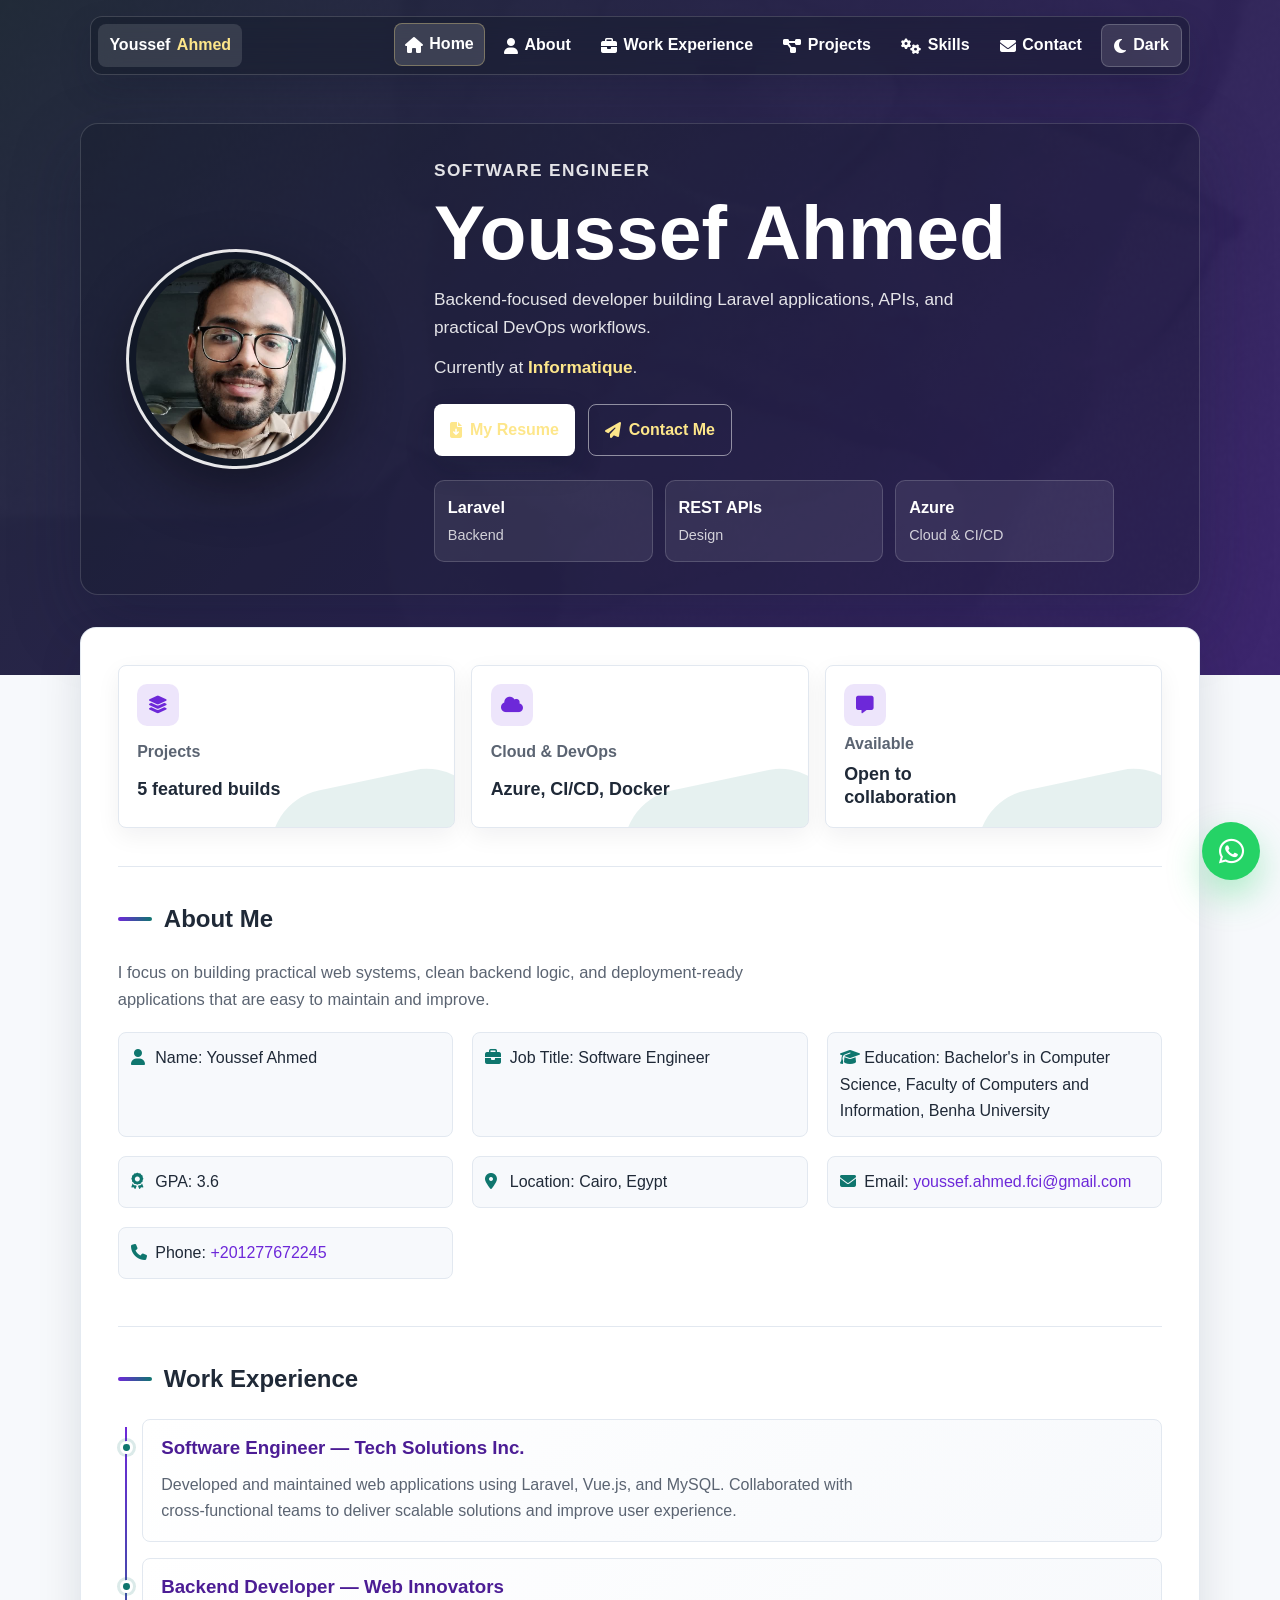
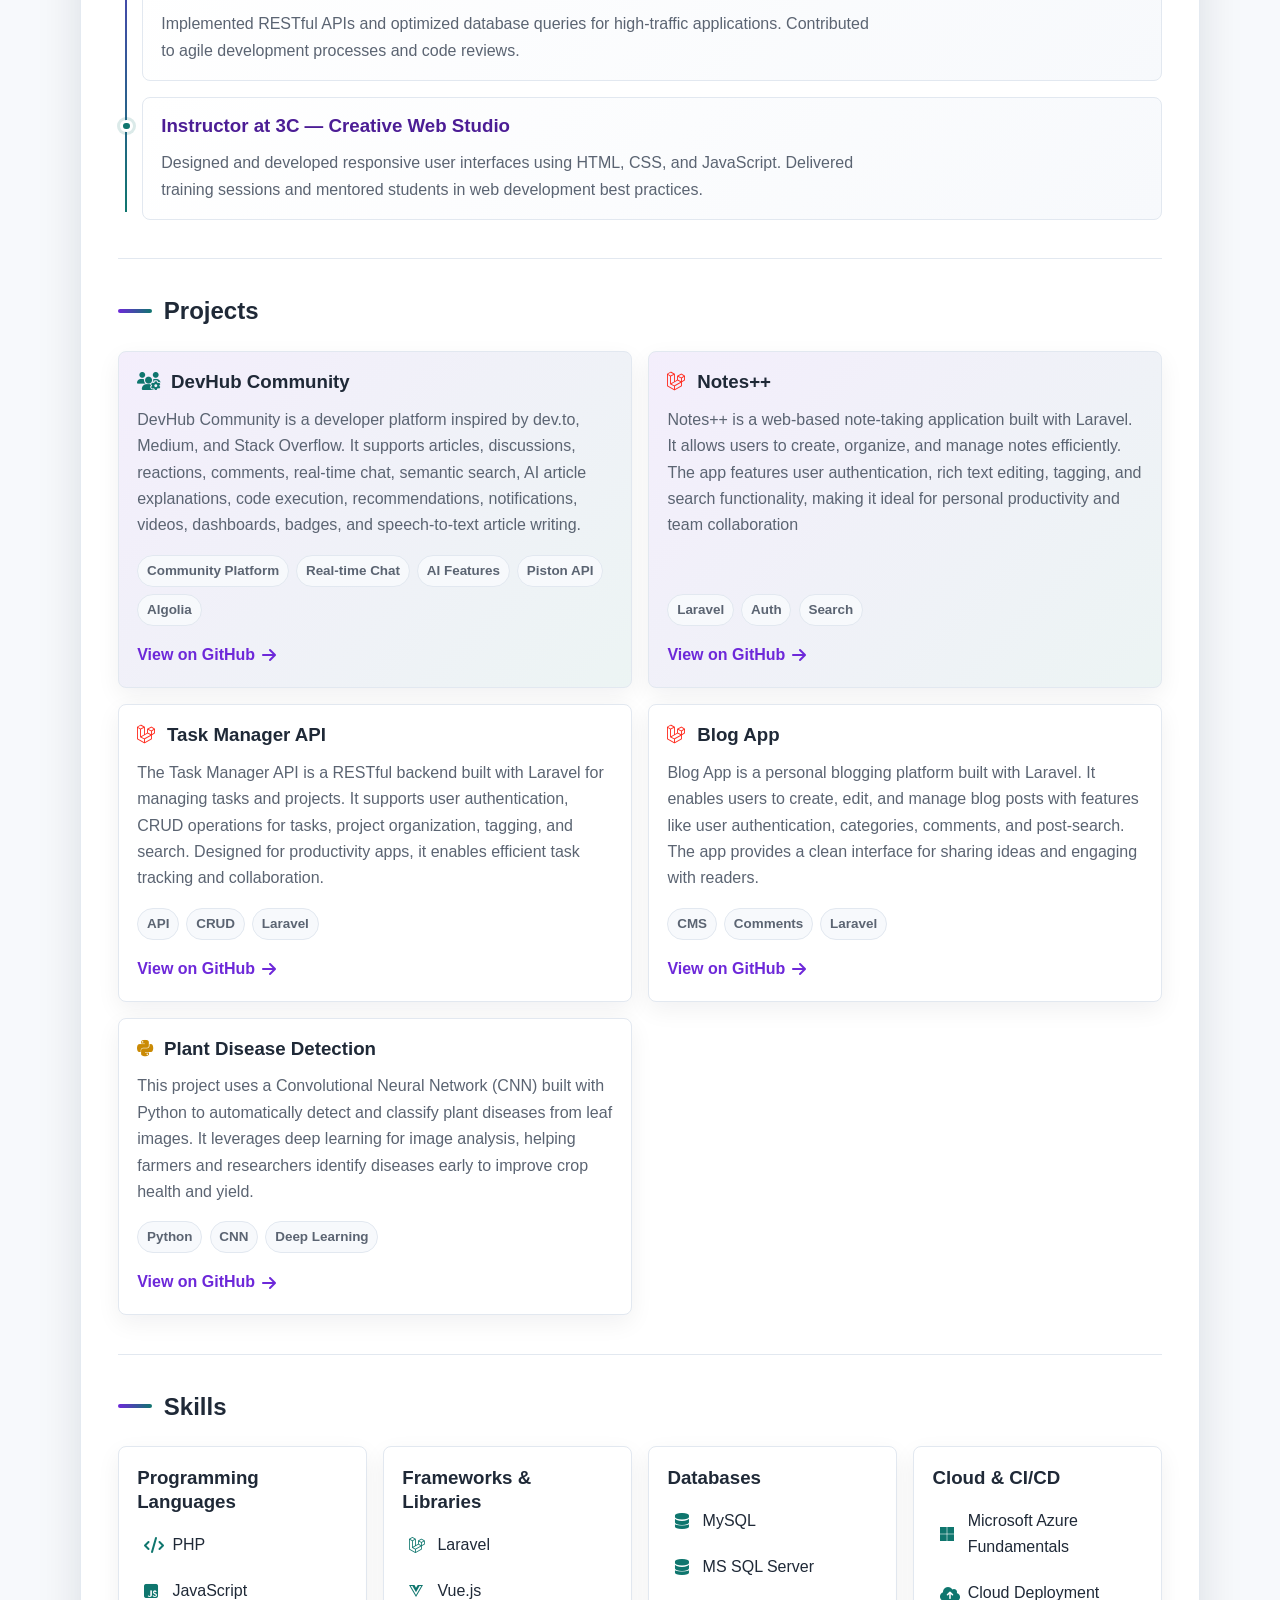
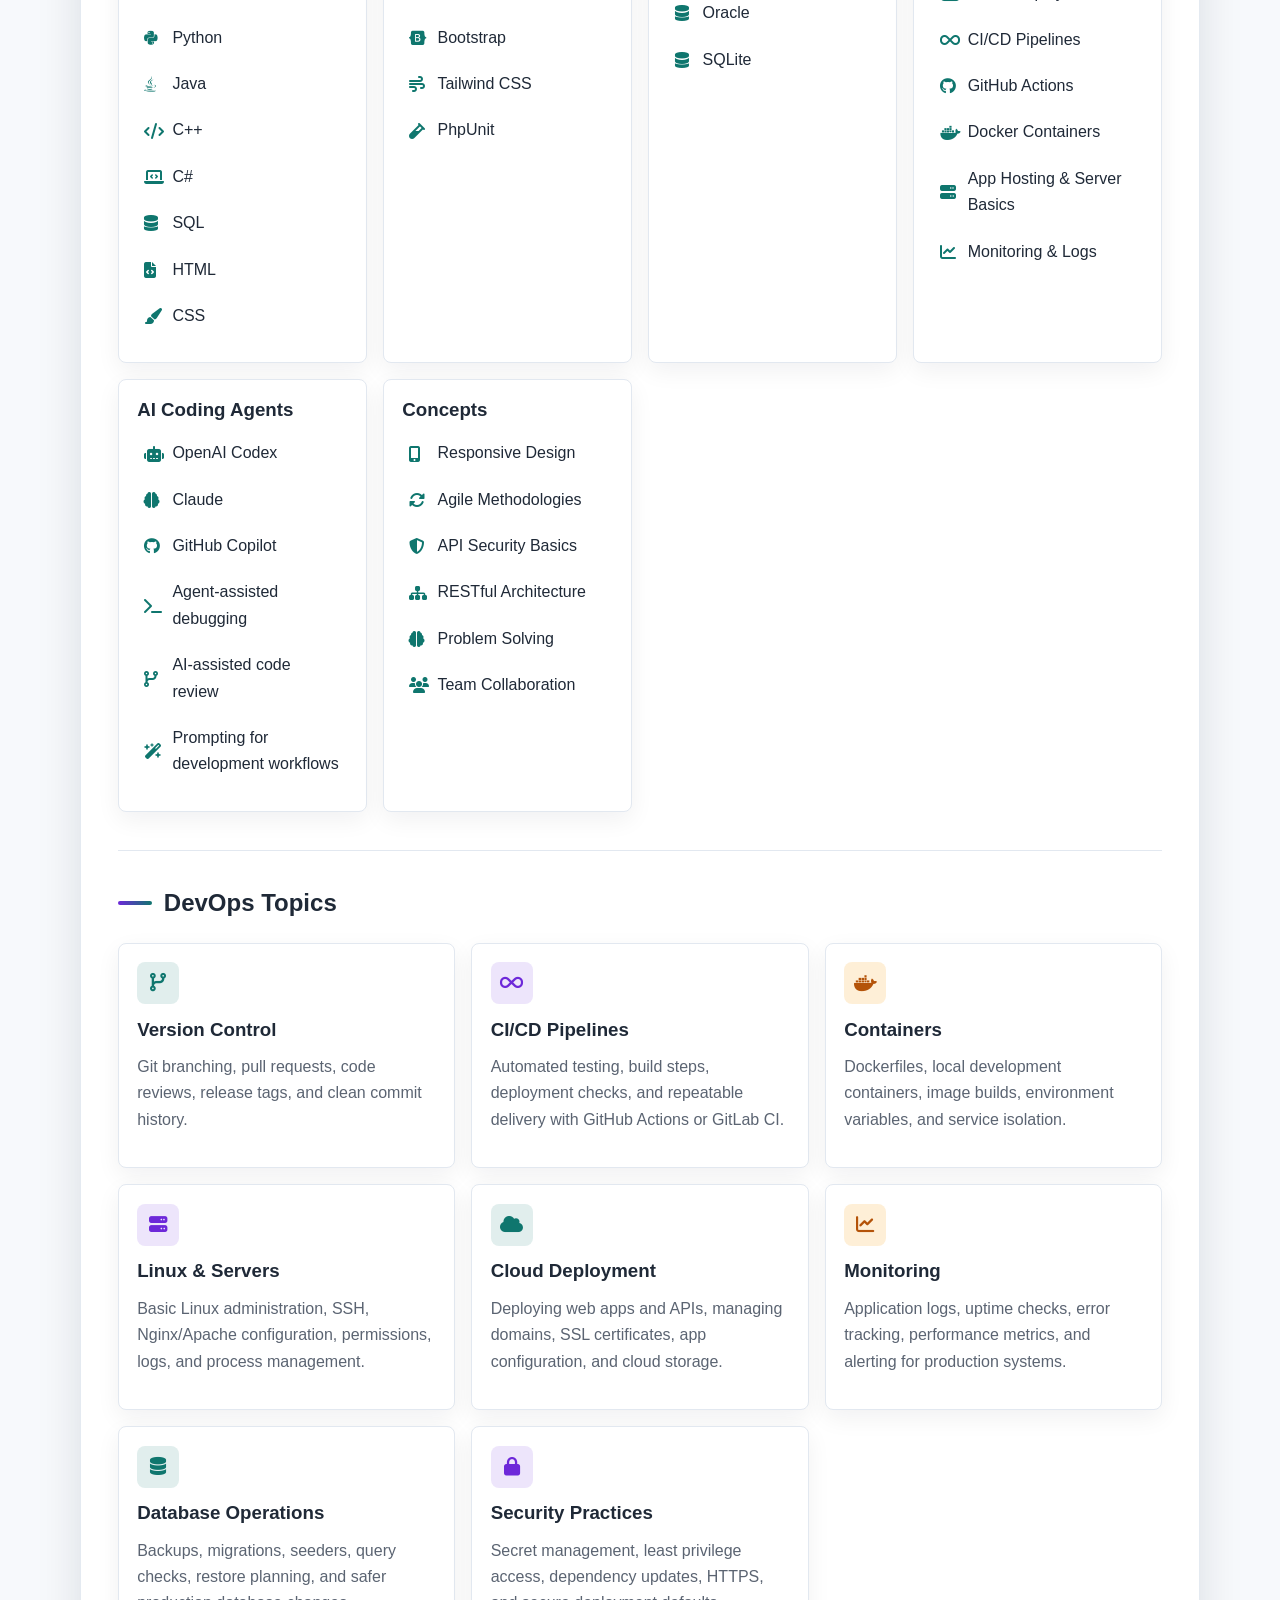
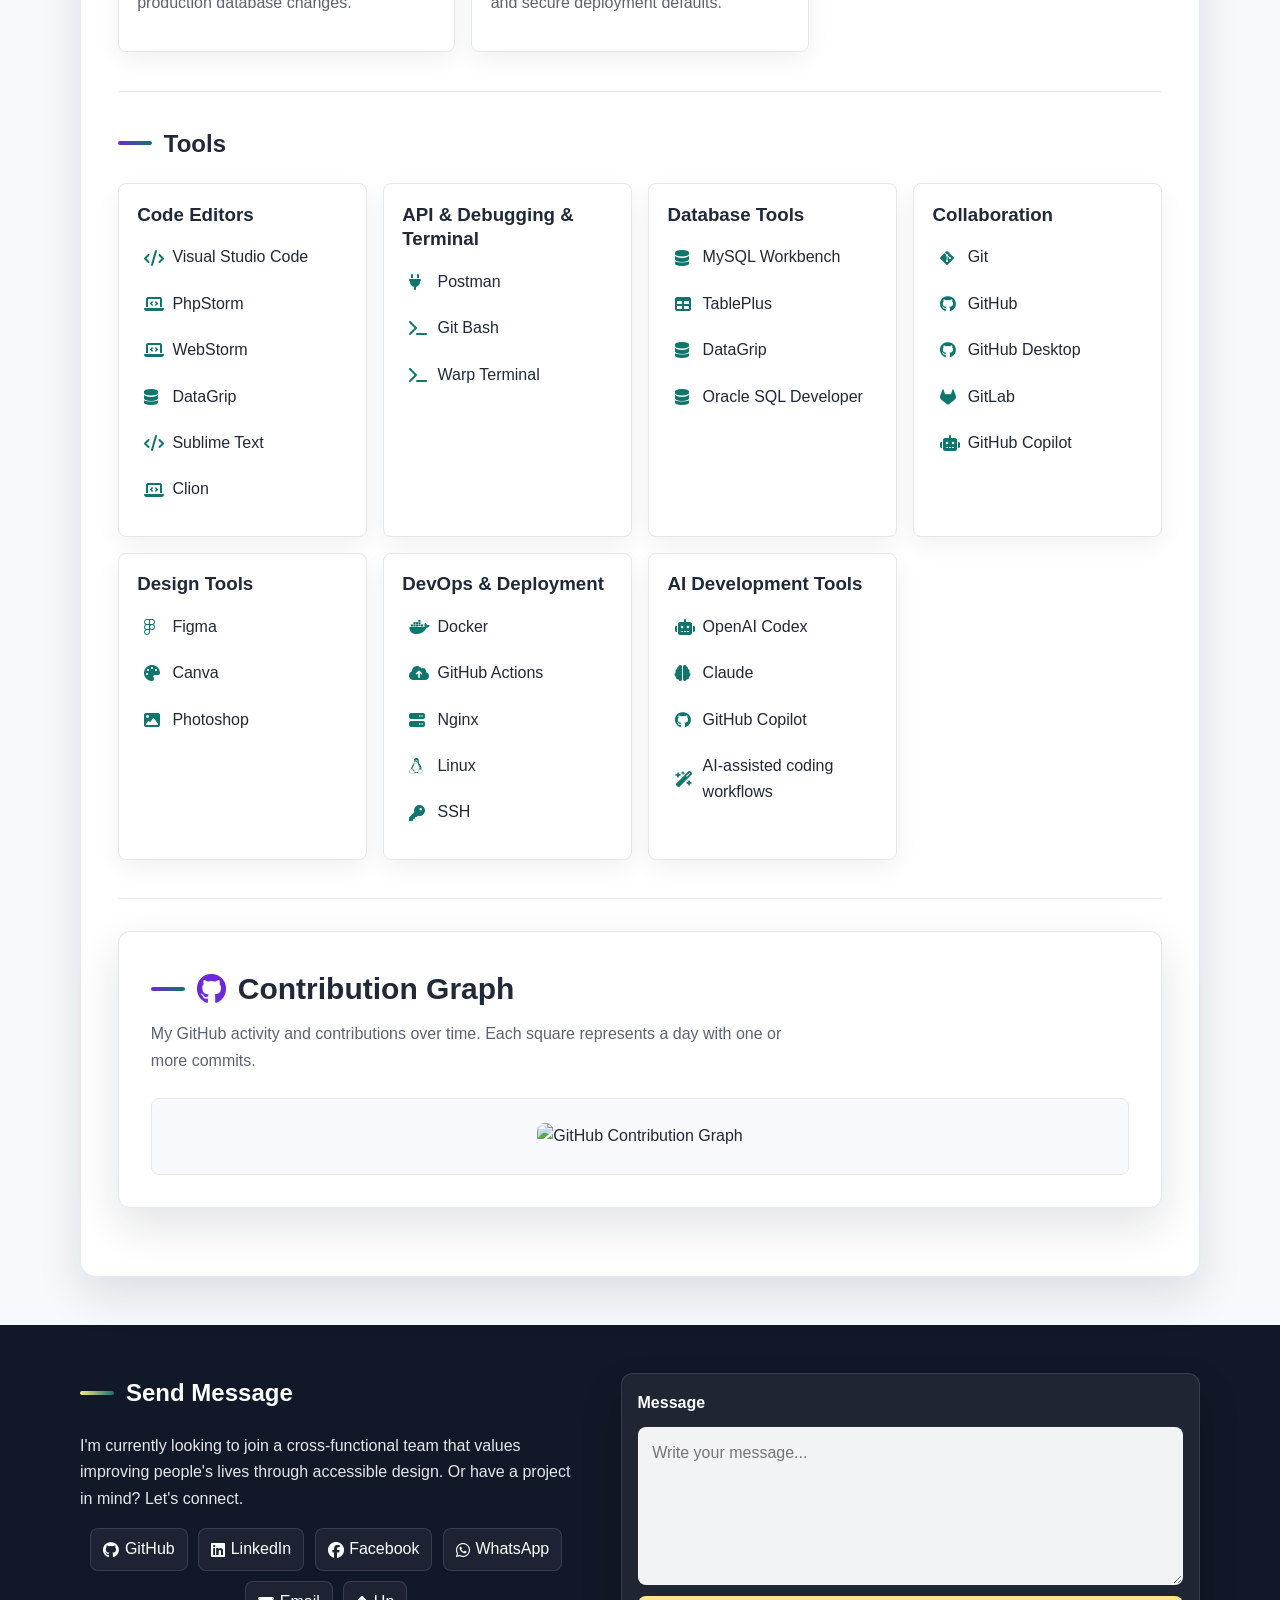
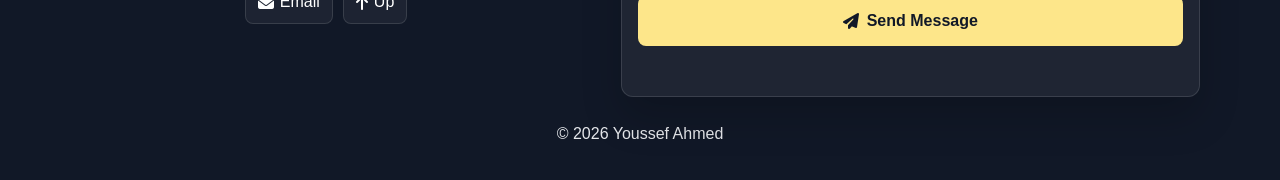
==== commit f700e428: "Add contribution graph section and sponsor button; enhance styling for better visibility and layout" ====
--- a/index.html
+++ b/index.html
@@ -2,33 +2,33 @@
 <html lang="en">
 <head>
     <meta charset="UTF-8">
-    <meta name="viewport" content="width=device-width, initial-scale=1.0">
-    <title>Youssef Ahmed</title>
-    <link rel="icon" type="image/png" href="images/mylaravel.ico">
-    <script>
-        const savedTheme = localStorage.getItem("theme");
-        const systemDark = window.matchMedia("(prefers-color-scheme: dark)").matches;
-        document.documentElement.dataset.theme = savedTheme || (systemDark ? "dark" : "light");
-    </script>
-    <link rel="stylesheet" href="style.css">
-    <link rel="stylesheet" href="https://cdnjs.cloudflare.com/ajax/libs/font-awesome/6.5.0/css/all.min.css"/>
-</head>
-<body>
-<a class="skip-link" href="#main-content">Skip to content</a>
-<header>
-    <nav>
-        <a href="index.html" class="nav-brand" aria-label="Youssef Ahmed home">Youssef<span>Ahmed</span></a>
-        <a href="index.html" aria-current="page"><i class="fas fa-house"></i> Home</a>
-        <a href="#about"><i class="fas fa-user"></i> About</a>
-        <a href="#work-experience"><i class="fas fa-briefcase"></i> Work Experience</a>
-        <a href="projects.html"><i class="fas fa-project-diagram"></i> Projects</a>
-        <a href="skills.html"><i class="fas fa-cogs"></i> Skills</a>
-        <a href="contact.html"><i class="fas fa-envelope"></i> Contact</a>
-        <button class="theme-toggle" type="button" aria-label="Switch to dark mode" aria-pressed="false">
-            <i class="fas fa-moon"></i>
-            <span>Dark</span>
-        </button>
-    </nav>
+    <meta name="viewport" content="width=device-width, initial-scale=1.0">
+    <title>Youssef Ahmed</title>
+    <link rel="icon" type="image/png" href="images/mylaravel.ico">
+    <script>
+        const savedTheme = localStorage.getItem("theme");
+        const systemDark = window.matchMedia("(prefers-color-scheme: dark)").matches;
+        document.documentElement.dataset.theme = savedTheme || (systemDark ? "dark" : "light");
+    </script>
+    <link rel="stylesheet" href="style.css">
+    <link rel="stylesheet" href="https://cdnjs.cloudflare.com/ajax/libs/font-awesome/6.5.0/css/all.min.css"/>
+</head>
+<body>
+<a class="skip-link" href="#main-content">Skip to content</a>
+<header>
+    <nav>
+        <a href="index.html" class="nav-brand" aria-label="Youssef Ahmed home">Youssef<span>Ahmed</span></a>
+        <a href="index.html" aria-current="page"><i class="fas fa-house"></i> Home</a>
+        <a href="#about"><i class="fas fa-user"></i> About</a>
+        <a href="#work-experience"><i class="fas fa-briefcase"></i> Work Experience</a>
+        <a href="projects.html"><i class="fas fa-project-diagram"></i> Projects</a>
+        <a href="skills.html"><i class="fas fa-cogs"></i> Skills</a>
+        <a href="contact.html"><i class="fas fa-envelope"></i> Contact</a>
+        <button class="theme-toggle" type="button" aria-label="Switch to dark mode" aria-pressed="false">
+            <i class="fas fa-moon"></i>
+            <span>Dark</span>
+        </button>
+    </nav>
 
     <div class="profile-header">
         <img src="images/9ed2a5a1-bbb2-4052-a161-b05a22f2cfa6.png" alt="Youssef Ahmed Profile Photo">
@@ -36,50 +36,51 @@
             <p class="eyebrow">Software Engineer</p>
             <h1>Youssef Ahmed</h1>
             <p>Backend-focused developer building Laravel applications, APIs, and practical DevOps workflows.</p>
-            <p>Currently at <a href="https://www.informatique-eg.com/" target="_blank">Informatique</a>.</p>
-            <div class="profile-actions">
-                <a href="files/youssef_cv.pdf" download class="btn-cv"><i class="fas fa-file-download"></i> My Resume</a>
-                <a href="contact.html" class="btn-secondary"><i class="fas fa-paper-plane"></i> Contact Me</a>
-            </div>
-            <div class="profile-highlights">
-                <span><strong>Laravel</strong> Backend</span>
-                <span><strong>REST APIs</strong> Design</span>
-                <span><strong>Azure</strong> Cloud & CI/CD</span>
-            </div>
-        </div>
-    </div>
-</header>
-<main id="main-content" role="main">
-    <section class="overview-strip" aria-label="Portfolio highlights">
-        <a href="projects.html" class="overview-card">
-            <i class="fas fa-layer-group"></i>
-            <span>Projects</span>
-            <strong>5 featured builds</strong>
-        </a>
-        <a href="skills.html" class="overview-card">
-            <i class="fas fa-cloud"></i>
-            <span>Cloud & DevOps</span>
-            <strong>Azure, CI/CD, Docker</strong>
-        </a>
-        <a href="contact.html" class="overview-card">
-            <i class="fas fa-message"></i>
-            <span>Available</span>
-            <strong>Open to collaboration</strong>
-        </a>
-    </section>
-    <section id="about">
+            <p>Currently at <a href="https://www.informatique-eg.com/" target="_blank">Informatique</a>.</p>
+            <div class="profile-actions">
+                <a href="files/youssef_cv.pdf" download class="btn-cv"><i class="fas fa-file-download"></i> My Resume</a>
+                <a href="contact.html" class="btn-secondary"><i class="fas fa-paper-plane"></i> Contact Me</a>
+                <iframe class="sponsor-button" src="https://github.com/sponsors/youssef-ahmed-cs/button" title="Sponsor youssef-ahmed-cs" height="32" width="114"></iframe>
+            </div>
+            <div class="profile-highlights">
+                <span><strong>Laravel</strong> Backend</span>
+                <span><strong>REST APIs</strong> Design</span>
+                <span><strong>Azure</strong> Cloud & CI/CD</span>
+            </div>
+        </div>
+    </div>
+</header>
+<main id="main-content" role="main">
+    <section class="overview-strip" aria-label="Portfolio highlights">
+        <a href="projects.html" class="overview-card">
+            <i class="fas fa-layer-group"></i>
+            <span>Projects</span>
+            <strong>5 featured builds</strong>
+        </a>
+        <a href="skills.html" class="overview-card">
+            <i class="fas fa-cloud"></i>
+            <span>Cloud & DevOps</span>
+            <strong>Azure, CI/CD, Docker</strong>
+        </a>
+        <a href="contact.html" class="overview-card">
+            <i class="fas fa-message"></i>
+            <span>Available</span>
+            <strong>Open to collaboration</strong>
+        </a>
+    </section>
+    <section id="about">
         <h2>About Me</h2>
         <p class="section-intro">I focus on building practical web systems, clean backend logic, and deployment-ready applications that are easy to maintain and improve.</p>
         <ul>
             <li><i class="fas fa-user"></i> Name: Youssef Ahmed</li>
             <li><i class="fas fa-briefcase"></i> Job Title: Software Engineer</li>
-            <li><i class="fas fa-graduation-cap"></i> Education: Bachelor's in Computer Science, Faculty of Computers
-                and Information, Benha University
-            </li>
-            <li><i class="fas fa-award"></i> GPA: 3.6</li>
-            <li><i class="fas fa-map-marker-alt"></i> Location: Cairo, Egypt</li>
-            <li><i class="fas fa-envelope"></i> Email: <a href="mailto:youssef.ahmed.fci@gmail.com">youssef.ahmed.fci@gmail.com</a>
-            </li>
+            <li><i class="fas fa-graduation-cap"></i> Education: Bachelor's in Computer Science, Faculty of Computers
+                and Information, Benha University
+            </li>
+            <li><i class="fas fa-award"></i> GPA: 3.6</li>
+            <li><i class="fas fa-map-marker-alt"></i> Location: Cairo, Egypt</li>
+            <li><i class="fas fa-envelope"></i> Email: <a href="mailto:youssef.ahmed.fci@gmail.com">youssef.ahmed.fci@gmail.com</a>
+            </li>
             <li><i class="fas fa-phone"></i> Phone: <a href="tel:+201277672245">+201277672245</a></li>
         </ul>
     </section>
@@ -108,22 +109,22 @@
     </section>
     <section id="projects">
         <h2>Projects</h2>
-        <div class="project-grid">
-        <article class="project-card featured-project">
-            <h3><i class="fas fa-users-gear"></i> DevHub Community</h3>
-            <p>DevHub Community is a developer platform inspired by dev.to, Medium, and Stack Overflow. It supports articles, discussions, reactions, comments, real-time chat, semantic search, AI article explanations, code execution, recommendations, notifications, videos, dashboards, badges, and speech-to-text article writing.</p>
-            <div class="chip-row">
-                <span>Community Platform</span>
-                <span>Real-time Chat</span>
-                <span>AI Features</span>
-                <span>Piston API</span>
-                <span>Algolia</span>
-            </div>
-            <a href="https://github.com/devhub-platform/backend-development" target="_blank" class="card-link">View on GitHub <i class="fas fa-arrow-right"></i></a>
-        </article>
-
-        <article class="project-card featured-project">
-            <h3><i class="fab fa-laravel"></i> Notes++</h3>
+        <div class="project-grid">
+        <article class="project-card featured-project">
+            <h3><i class="fas fa-users-gear"></i> DevHub Community</h3>
+            <p>DevHub Community is a developer platform inspired by dev.to, Medium, and Stack Overflow. It supports articles, discussions, reactions, comments, real-time chat, semantic search, AI article explanations, code execution, recommendations, notifications, videos, dashboards, badges, and speech-to-text article writing.</p>
+            <div class="chip-row">
+                <span>Community Platform</span>
+                <span>Real-time Chat</span>
+                <span>AI Features</span>
+                <span>Piston API</span>
+                <span>Algolia</span>
+            </div>
+            <a href="https://github.com/devhub-platform/backend-development" target="_blank" class="card-link">View on GitHub <i class="fas fa-arrow-right"></i></a>
+        </article>
+
+        <article class="project-card featured-project">
+            <h3><i class="fab fa-laravel"></i> Notes++</h3>
             <p>Notes++ is a web-based note-taking application built with Laravel. It allows users to create, organize,
                 and manage notes efficiently. The app features user authentication, rich text editing, tagging, and
                 search functionality, making it ideal for personal productivity and team collaboration
@@ -206,43 +207,43 @@
                     <li><i class="fas fa-vial"></i> PhpUnit</li>
                 </ul>
             </section>
-            <section>
-                <h3>Databases</h3>
-                <ul>
+            <section>
+                <h3>Databases</h3>
+                <ul>
                     <li><i class="fas fa-database"></i> MySQL</li>
                     <li><i class="fas fa-database"></i> MS SQL Server</li>
                     <li><i class="fas fa-database"></i> Oracle</li>
                     <li><i class="fas fa-database"></i> SQLite</li>
-                </ul>
-            </section>
-
-            <section>
-                <h3>Cloud & CI/CD</h3>
-                <ul>
-                    <li><i class="fab fa-microsoft"></i> Microsoft Azure Fundamentals</li>
-                    <li><i class="fas fa-cloud-upload-alt"></i> Cloud Deployment</li>
-                    <li><i class="fas fa-infinity"></i> CI/CD Pipelines</li>
-                    <li><i class="fab fa-github"></i> GitHub Actions</li>
-                    <li><i class="fab fa-docker"></i> Docker Containers</li>
-                    <li><i class="fas fa-server"></i> App Hosting & Server Basics</li>
-                    <li><i class="fas fa-chart-line"></i> Monitoring & Logs</li>
-                </ul>
-            </section>
-
-            <section>
-                <h3>AI Coding Agents</h3>
-                <ul>
-                    <li><i class="fas fa-robot"></i> OpenAI Codex</li>
-                    <li><i class="fas fa-brain"></i> Claude</li>
-                    <li><i class="fab fa-github"></i> GitHub Copilot</li>
-                    <li><i class="fas fa-terminal"></i> Agent-assisted debugging</li>
-                    <li><i class="fas fa-code-branch"></i> AI-assisted code review</li>
-                    <li><i class="fas fa-wand-magic-sparkles"></i> Prompting for development workflows</li>
-                </ul>
-            </section>
-
-            <section>
-                <h3>Concepts</h3>
+                </ul>
+            </section>
+
+            <section>
+                <h3>Cloud & CI/CD</h3>
+                <ul>
+                    <li><i class="fab fa-microsoft"></i> Microsoft Azure Fundamentals</li>
+                    <li><i class="fas fa-cloud-upload-alt"></i> Cloud Deployment</li>
+                    <li><i class="fas fa-infinity"></i> CI/CD Pipelines</li>
+                    <li><i class="fab fa-github"></i> GitHub Actions</li>
+                    <li><i class="fab fa-docker"></i> Docker Containers</li>
+                    <li><i class="fas fa-server"></i> App Hosting & Server Basics</li>
+                    <li><i class="fas fa-chart-line"></i> Monitoring & Logs</li>
+                </ul>
+            </section>
+
+            <section>
+                <h3>AI Coding Agents</h3>
+                <ul>
+                    <li><i class="fas fa-robot"></i> OpenAI Codex</li>
+                    <li><i class="fas fa-brain"></i> Claude</li>
+                    <li><i class="fab fa-github"></i> GitHub Copilot</li>
+                    <li><i class="fas fa-terminal"></i> Agent-assisted debugging</li>
+                    <li><i class="fas fa-code-branch"></i> AI-assisted code review</li>
+                    <li><i class="fas fa-wand-magic-sparkles"></i> Prompting for development workflows</li>
+                </ul>
+            </section>
+
+            <section>
+                <h3>Concepts</h3>
                 <ul>
                     <li><i class="fas fa-mobile-alt"></i> Responsive Design</li>
                     <li><i class="fas fa-sync-alt"></i> Agile Methodologies</li>
@@ -357,60 +358,67 @@
                 </ul>
             </section>
 
-            <section>
-                <h3>DevOps & Deployment</h3>
-                <ul>
+            <section>
+                <h3>DevOps & Deployment</h3>
+                <ul>
                     <li><i class="fab fa-docker"></i> Docker</li>
                     <li><i class="fas fa-cloud-upload-alt"></i> GitHub Actions</li>
                     <li><i class="fas fa-server"></i> Nginx</li>
                     <li><i class="fab fa-linux"></i> Linux</li>
-                    <li><i class="fas fa-key"></i> SSH</li>
-                </ul>
-            </section>
-
-            <section>
-                <h3>AI Development Tools</h3>
-                <ul>
-                    <li><i class="fas fa-robot"></i> OpenAI Codex</li>
-                    <li><i class="fas fa-brain"></i> Claude</li>
-                    <li><i class="fab fa-github"></i> GitHub Copilot</li>
-                    <li><i class="fas fa-wand-magic-sparkles"></i> AI-assisted coding workflows</li>
-                </ul>
-            </section>
-
-        </div>
-    </section>
-
-
-</main>
-<a class="whatsapp-float" href="https://wa.me/201277672245" target="_blank" aria-label="Chat on WhatsApp">
-    <i class="fab fa-whatsapp"></i>
-</a>
-<footer id="contact">
-    <div class="contact-layout">
-        <div class="contact-copy">
-            <h2>Send Message</h2>
-            <p>I'm currently looking to join a cross-functional team that values improving people's lives through accessible
-                design. Or have a project in mind? Let's connect.</p>
-            <div class="footer-links">
-                <a href="https://github.com/youssef-ahmed-cs" target="_blank"><i class="fab fa-github"></i> GitHub</a>
-                <a href="https://linkedin.com/in/youssef-ahmed-cs" target="_blank"><i class="fab fa-linkedin"></i> LinkedIn</a>
-                <a href="https://www.facebook.com/share/19bHq7h9Zb/" target="_blank"><i class="fab fa-facebook"></i> Facebook</a>
-                <a href="https://wa.me/+201277672245" target="_blank"><i class="fab fa-whatsapp"></i> WhatsApp</a>
-                <a href="mailto:youssef.ahmed.fci@gmail.com" target="_blank"><i class="fas fa-envelope"></i> Email</a>
-                <a href="#about"><i class="fas fa-arrow-up"></i> Up</a>
-            </div>
-        </div>
-        <form class="contact-form" data-email="youssef.ahmed.fci@gmail.com">
-            <label for="message-body">Message</label>
-            <textarea id="message-body" name="message" rows="5" placeholder="Write your message..." required></textarea>
-
-            <button type="submit" class="btn-send"><i class="fas fa-paper-plane"></i> Send Message</button>
-            <p class="form-status" role="status" aria-live="polite"></p>
-        </form>
-    </div>
-    <p>&copy; 2026 Youssef Ahmed</p>
-</footer>
-<script src="script.js"></script>
-</body>
-</html>
+                    <li><i class="fas fa-key"></i> SSH</li>
+                </ul>
+            </section>
+
+            <section>
+                <h3>AI Development Tools</h3>
+                <ul>
+                    <li><i class="fas fa-robot"></i> OpenAI Codex</li>
+                    <li><i class="fas fa-brain"></i> Claude</li>
+                    <li><i class="fab fa-github"></i> GitHub Copilot</li>
+                    <li><i class="fas fa-wand-magic-sparkles"></i> AI-assisted coding workflows</li>
+                </ul>
+            </section>
+
+        </div>
+    </section>
+
+    <section id="contributions">
+        <h2><i class="fab fa-github"></i> Contribution Graph</h2>
+        <p class="section-intro">My GitHub activity and contributions over time. Each square represents a day with one or more commits.</p>
+        <div class="contribution-container">
+            <img src="https://github-readme-activity-graph.vercel.app/graph?username=youssef-ahmed-cs&theme=tokyo-night" alt="GitHub Contribution Graph" class="contribution-graph" />
+        </div>
+    </section>
+
+</main>
+<a class="whatsapp-float" href="https://wa.me/201277672245" target="_blank" aria-label="Chat on WhatsApp">
+    <i class="fab fa-whatsapp"></i>
+</a>
+<footer id="contact">
+    <div class="contact-layout">
+        <div class="contact-copy">
+            <h2>Send Message</h2>
+            <p>I'm currently looking to join a cross-functional team that values improving people's lives through accessible
+                design. Or have a project in mind? Let's connect.</p>
+            <div class="footer-links">
+                <a href="https://github.com/youssef-ahmed-cs" target="_blank"><i class="fab fa-github"></i> GitHub</a>
+                <a href="https://linkedin.com/in/youssef-ahmed-cs" target="_blank"><i class="fab fa-linkedin"></i> LinkedIn</a>
+                <a href="https://www.facebook.com/share/19bHq7h9Zb/" target="_blank"><i class="fab fa-facebook"></i> Facebook</a>
+                <a href="https://wa.me/+201277672245" target="_blank"><i class="fab fa-whatsapp"></i> WhatsApp</a>
+                <a href="mailto:youssef.ahmed.fci@gmail.com" target="_blank"><i class="fas fa-envelope"></i> Email</a>
+                <a href="#about"><i class="fas fa-arrow-up"></i> Up</a>
+            </div>
+        </div>
+        <form class="contact-form" data-email="youssef.ahmed.fci@gmail.com">
+            <label for="message-body">Message</label>
+            <textarea id="message-body" name="message" rows="5" placeholder="Write your message..." required></textarea>
+
+            <button type="submit" class="btn-send"><i class="fas fa-paper-plane"></i> Send Message</button>
+            <p class="form-status" role="status" aria-live="polite"></p>
+        </form>
+    </div>
+    <p>&copy; 2026 Youssef Ahmed</p>
+</footer>
+<script src="script.js"></script>
+</body>
+</html>
--- a/style.css
+++ b/style.css
@@ -433,6 +433,13 @@
     text-decoration: none;
 }
 
+.sponsor-button {
+    align-self: center;
+    border: 0;
+    border-radius: 6px;
+    color-scheme: light;
+}
+
 main {
     width: min(1120px, calc(100% - 2rem));
     margin: -3rem auto 0;
@@ -1227,6 +1234,62 @@
         height: 52px;
         font-size: 1.55rem;
     }
+
+    .contribution-container {
+        padding: 0.75rem;
+    }
+}
+
+/* Contribution Graph Section */
+#contributions {
+    background: var(--paper);
+    padding: 2rem;
+    margin: 2rem 0;
+    border-radius: 12px;
+    border: 1px solid var(--line);
+    box-shadow: var(--shadow);
+}
+
+#contributions h2 {
+    color: var(--ink);
+    margin-bottom: 0.5rem;
+    font-size: 1.875rem;
+    font-weight: 700;
+    display: flex;
+    align-items: center;
+    gap: 0.75rem;
+}
+
+#contributions h2 i {
+    color: var(--primary);
+}
+
+#contributions .section-intro {
+    color: var(--muted);
+    margin-bottom: 1.5rem;
+    font-size: 1rem;
+}
+
+.contribution-container {
+    display: flex;
+    justify-content: center;
+    padding: 1.5rem;
+    background: var(--surface);
+    border-radius: 8px;
+    border: 1px solid var(--line);
+    margin-top: 1rem;
+    overflow: auto;
+}
+
+.contribution-graph {
+    max-width: 100%;
+    height: auto;
+    border-radius: 8px;
+    transition: transform var(--motion-medium) ease;
+}
+
+.contribution-graph:hover {
+    transform: scale(1.02);
 }
 
 @media (prefers-reduced-motion: reduce) {
